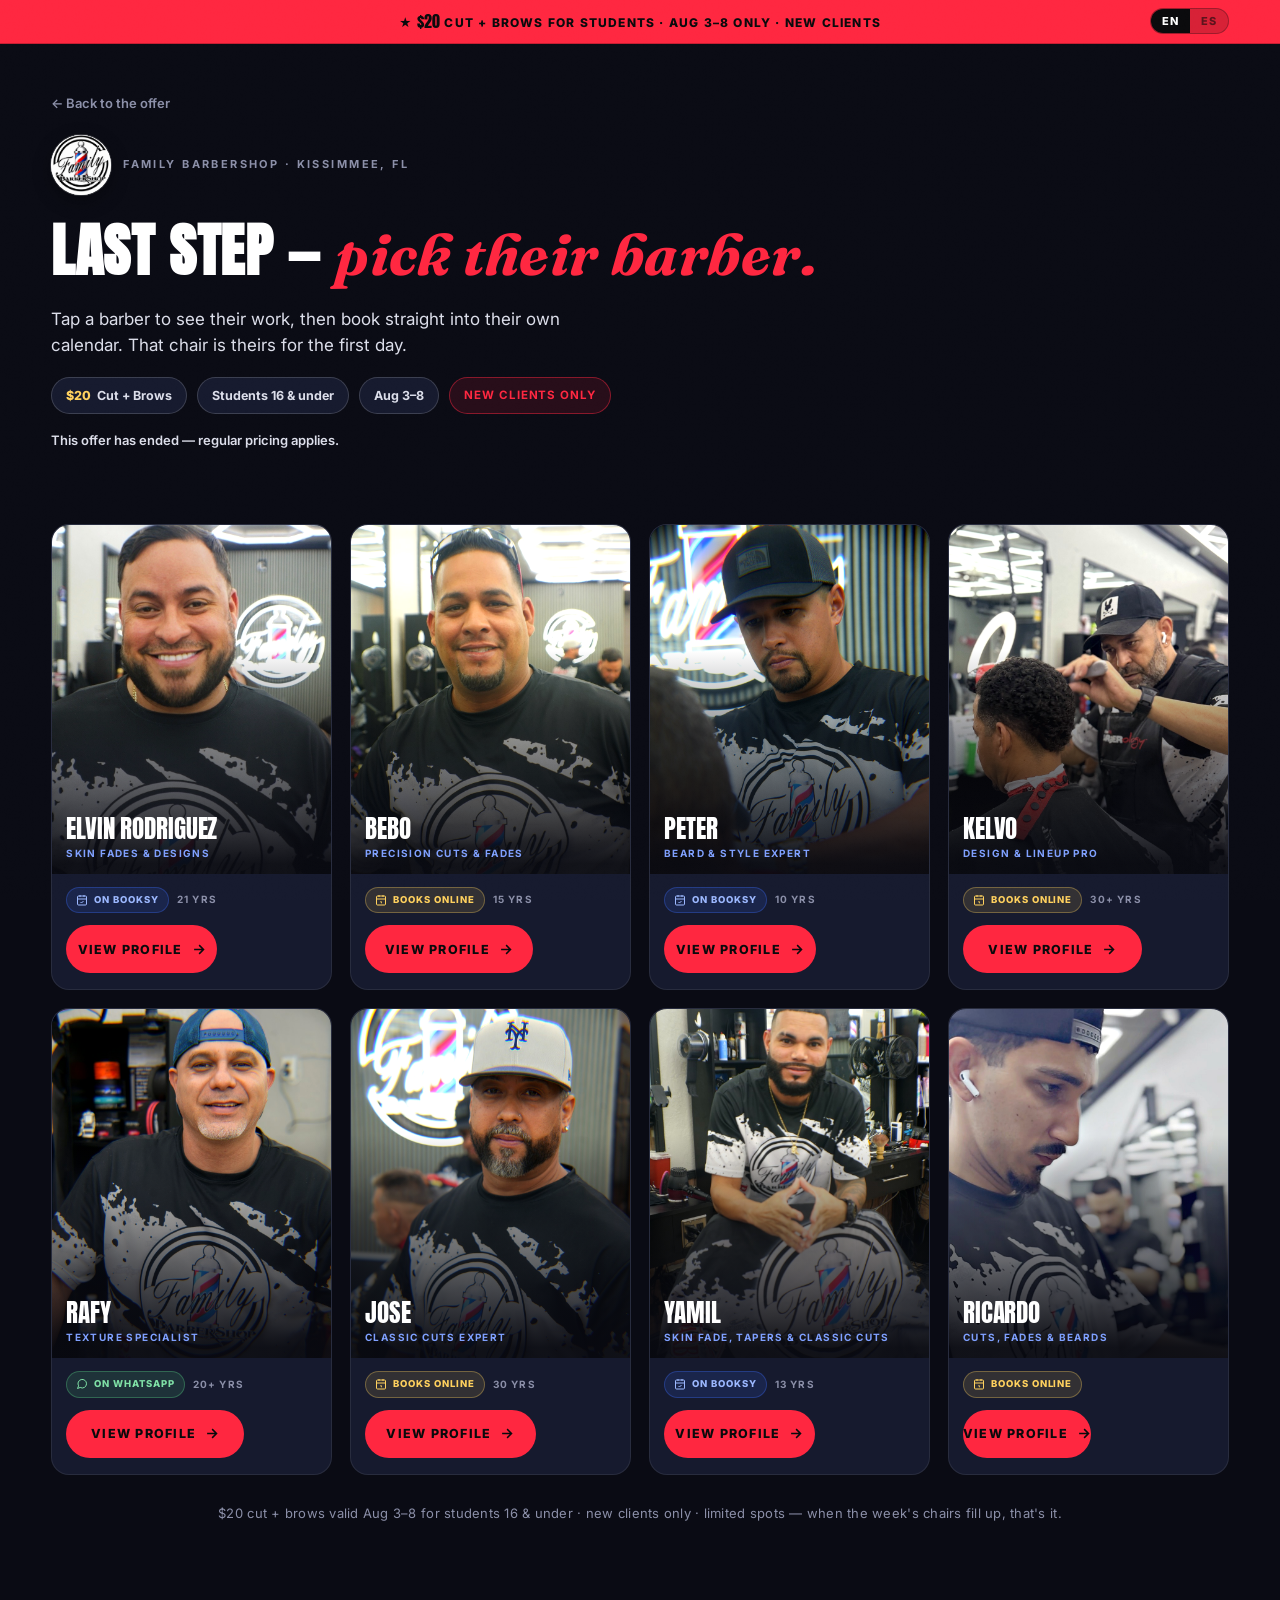
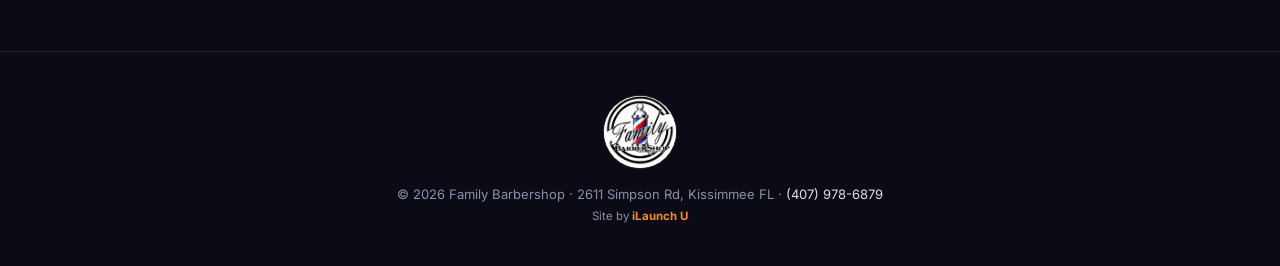
==== back-to-school-book.html @ ac6adb9e "feat(bts): two-step funnel — page 1 sells the looks, page 2 books the barber - /back-to-school: kids" ====
<!DOCTYPE html>
<html lang="en">
<head>
<meta charset="UTF-8" />
<meta name="viewport" content="width=device-width, initial-scale=1.0" />
<!-- Meta Pixel Code (init only — PageView is fired with a shared event_id from back-to-school-book.js for browser+CAPI de-dup) -->
<script>
!function(f,b,e,v,n,t,s)
{if(f.fbq)return;n=f.fbq=function(){n.callMethod?
n.callMethod.apply(n,arguments):n.queue.push(arguments)};
if(!f._fbq)f._fbq=n;n.push=n;n.loaded=!0;n.version='2.0';
n.queue=[];t=b.createElement(e);t.async=!0;
t.src=v;s=b.getElementsByTagName(e)[0];
s.parentNode.insertBefore(t,s)}(window, document,'script',
'https://connect.facebook.net/en_US/fbevents.js');
fbq('init', '1699302127751630');
</script>
<noscript><img height="1" width="1" style="display:none"
src="https://www.facebook.com/tr?id=1699302127751630&ev=PageView&noscript=1"
/></noscript>
<!-- End Meta Pixel Code -->
<title>Pick Their Barber — $20 Back-to-School Cut · Family Barbershop Kissimmee</title>
<meta name="description" content="Last step: pick their barber and lock in the $20 back-to-school cut + brows, Aug 3–8 at Family Barbershop, Kissimmee FL. Books straight into your barber's own calendar." />
<meta name="theme-color" content="#0A0B14" />
<meta name="robots" content="noindex" />
<meta property="og:title" content="Pick Their Barber · $20 Back-to-School Cut · Family Barbershop" />
<meta property="og:type" content="website" />
<meta property="og:image" content="https://www.familybarbershopfl.com/img/bts/site_hero_kid.jpg" />
<link rel="preconnect" href="https://fonts.googleapis.com" />
<link rel="preconnect" href="https://fonts.gstatic.com" crossorigin />
<link href="https://fonts.googleapis.com/css2?family=Anton&family=Fraunces:ital,wght@0,400..700;1,400..700&family=Inter:wght@300;400;500;600;700&display=swap" rel="stylesheet" />
<link rel="stylesheet" href="styles.css?v=23" />
<link rel="stylesheet" href="offer.css?v=3" />
<link rel="stylesheet" href="bts-lp.css?v=2" />
<link rel="icon" type="image/png" href="img/logo.png" />
</head>
<body>

<!-- ATTENTION BAR -->
<div class="lp-bar">
  <div class="lp-bar-inner">
    <span class="lp-bar-text" data-i18n="bar">★ <strong>$20</strong> cut + brows for students · Aug 3–8 only · new clients</span>
    <div class="lp-lang" role="group" aria-label="Language">
      <button type="button" data-lang="en" class="is-on">EN</button>
      <button type="button" data-lang="es">ES</button>
    </div>
  </div>
</div>

<!-- MINI HERO -->
<section class="lp-sec bts-book-hero" id="top">
  <div class="container">
    <a href="/back-to-school" class="bts-back" data-i18n="back">← Back to the offer</a>
    <div class="lp-logo">
      <img src="img/logo.png" alt="Family Barbershop" />
      <span data-i18n="logo.tag">Family Barbershop · Kissimmee, FL</span>
    </div>
    <h1 class="bts-book-h1" data-i18n="h1">Last step — <em>pick their barber.</em></h1>
    <p class="lp-sub" data-i18n="sub">Tap a barber to see their work, then book straight into their own calendar. That chair is theirs for the first day.</p>
    <div class="bts-book-recap">
      <span class="bts-recap-pill"><strong>$20</strong> <span data-i18n="recap.deal">Cut + Brows</span></span>
      <span class="bts-recap-pill" data-i18n="recap.who">Students 16 &amp; under</span>
      <span class="bts-recap-pill" data-i18n="recap.when">Aug 3–8</span>
      <span class="bts-recap-pill bts-recap-hot" data-i18n="recap.new">New clients only</span>
    </div>
    <p class="bts-lp-count bts-book-count" data-bts-countdown aria-live="polite"></p>
  </div>
</section>

<!-- PICK YOUR BARBER -->
<section class="lp-sec lp-barbers lp-anchor" id="barbers">
  <div class="container">
    <div class="lp-barbers-grid" id="lpBarbersGrid"></div>
    <p class="lp-barbers-note" data-i18n="barbers.note">$20 cut + brows valid Aug 3–8 for students 16 &amp; under · new clients only · limited spots — when the week's chairs fill up, that's it.</p>
  </div>
</section>

<!-- FOOTER -->
<footer class="lp-footer">
  <img src="img/logo.png" alt="Family Barbershop" />
  <p>© 2026 Family Barbershop · 2611 Simpson Rd, Kissimmee FL · <a href="tel:+14079786879" style="color:var(--text-2)">(407) 978-6879</a></p>
  <p class="lp-foot-tiny">Site by <strong>iLaunch U</strong></p>
</footer>

<!-- BOOKING MODAL (for barbers who book on their in-shop GHL calendar) -->
<div class="modal" id="bookModal" aria-hidden="true">
  <div class="modal-backdrop" data-close></div>
  <div class="modal-panel" role="dialog" aria-modal="true" aria-labelledby="bookTitle">
    <button class="modal-close" data-close aria-label="Close">×</button>
    <div class="modal-head">
      <div class="m-avatar" id="mAvatar" aria-hidden="true"></div>
      <div>
        <span class="eyebrow"><span class="dot"></span> <span data-i18n="modal.book">Book With</span></span>
        <h3 id="bookTitle">Barber</h3>
        <p id="mSpec" class="m-spec"></p>
      </div>
    </div>
    <div class="book-embed" id="bookEmbed" aria-live="polite"></div>
    <a class="book-newtab" id="bookNewTab" target="_blank" rel="noopener" data-i18n="modal.newtab">Trouble loading? Open booking in a new tab →</a>
  </div>
</div>

<!-- BARBER PROFILE MODAL (photos + work gallery, then Book) -->
<div class="modal" id="profileModal" aria-hidden="true">
  <div class="modal-backdrop" data-profile-close></div>
  <div class="modal-panel profile-panel" role="dialog" aria-modal="true" aria-label="Barber profile">
    <button class="modal-close" data-profile-close aria-label="Close">×</button>
    <div class="profile-scroll" id="profileBody"></div>
  </div>
</div>

<!-- LIGHTBOX (full-screen work photos — swipe / pinch / zoom) -->
<div class="lightbox" id="lightbox" aria-hidden="true" role="dialog" aria-label="Photo viewer">
  <button class="lb-close" data-lb-close aria-label="Close">&times;</button>
  <button class="lb-nav lb-prev" data-lb-prev aria-label="Previous photo">&lsaquo;</button>
  <button class="lb-nav lb-next" data-lb-next aria-label="Next photo">&rsaquo;</button>
  <div class="lb-stage" id="lbStage">
    <img class="lb-img" id="lbImg" alt="" draggable="false"/>
  </div>
  <div class="lb-counter" id="lbCounter" aria-live="polite"></div>
  <div class="lb-hint" aria-hidden="true">Scroll / pinch to zoom · &larr; &rarr; to navigate</div>
</div>

<script src="https://api.leadconnectorhq.com/js/form_embed.js" type="text/javascript"></script>
<script src="barbers-data.js?v=13"></script>
<script src="back-to-school-book.js?v=1"></script>
</body>
</html>
---- styles.css ----
/* ============ FAMILY BARBERSHOP — v4 BOLD/DARK ============ */

:root{
  --bg:         #0A0B14;
  --bg-2:       #0F1120;
  --surface:    #161A2E;
  --surface-2:  #1E2340;
  --line:       rgba(255,255,255,.08);
  --line-2:     rgba(255,255,255,.16);

  --text:       #FFFFFF;
  --text-2:     #DCDEEA;
  --muted:      #8B8FA8;
  --muted-2:    #5A5E78;

  --red:        #FF2740;
  --red-2:      #E5142B;
  --red-glow:   rgba(255,39,64,.50);

  --blue:       #3D6EFF;
  --blue-2:     #1F4FFF;
  --blue-glow:  rgba(61,110,255,.45);

  --white:      #FFFFFF;
  --gold:       #FFD15E;
  --good:       #5EE08A;

  --radius:     4px;
  --radius-lg:  18px;

  --ff-display: "Anton", "Bebas Neue", Impact, sans-serif;
  --ff-serif:   "Fraunces", "Playfair Display", Georgia, serif;
  --ff-body:    "Inter", -apple-system, BlinkMacSystemFont, "Segoe UI", Roboto, sans-serif;

  --container:  1440px;
  --pad-x:      clamp(20px, 4vw, 64px);
  --ease:       cubic-bezier(.2,.7,.2,1);
}

*{box-sizing:border-box}
html{scroll-behavior:smooth;background:var(--bg)}
body{
  margin:0;
  font-family:var(--ff-body);
  font-size:16px;
  line-height:1.55;
  color:var(--text);
  background:var(--bg);
  -webkit-font-smoothing:antialiased;
  -moz-osx-font-smoothing:grayscale;
  overflow-x:hidden;
}
/* Global noise grain */
body::before{
  content:"";
  position:fixed;inset:0;
  pointer-events:none;
  z-index:1000;
  opacity:.06;
  background-image:url("data:image/svg+xml;utf8,<svg xmlns='http://www.w3.org/2000/svg' width='220' height='220'><filter id='n'><feTurbulence baseFrequency='.85' numOctaves='2' stitchTiles='stitch'/><feColorMatrix values='0 0 0 0 1 0 0 0 0 1 0 0 0 0 1 0 0 0 .6 0'/></filter><rect width='100%25' height='100%25' filter='url(%23n)'/></svg>");
  mix-blend-mode:overlay;
}
img{display:block;max-width:100%;height:auto}
a{color:inherit;text-decoration:none}
button{font-family:inherit;cursor:pointer}
::selection{background:var(--red);color:#0A0A0C}

.container{
  max-width:var(--container);
  margin:0 auto;
  padding:0 var(--pad-x);
}

/* ============ TYPE ============ */
.display{
  font-family:var(--ff-display);
  font-weight:400;
  font-size:clamp(72px, 13vw, 220px);
  line-height:.85;
  letter-spacing:-0.02em;
  text-transform:uppercase;
  margin:0;
  color:var(--text);
}
.display em{
  font-family:var(--ff-serif);
  font-style:italic;
  font-weight:500;
  text-transform:none;
  color:var(--red);
  letter-spacing:-0.04em;
  font-size:.94em;
  display:inline-block;
  line-height:.9;
}
.display em.no-color{color:var(--text)}
h2{
  font-family:var(--ff-display);
  font-weight:400;
  font-size:clamp(48px, 7vw, 120px);
  line-height:.9;
  letter-spacing:-0.018em;
  text-transform:uppercase;
  margin:0;
  color:var(--text);
}
h2 em{
  font-family:var(--ff-serif);
  font-style:italic;
  font-weight:500;
  color:var(--red);
  text-transform:none;
  letter-spacing:-0.03em;
  font-size:.92em;
}
h3{
  font-family:var(--ff-display);
  font-weight:400;
  font-size:32px;
  line-height:.95;
  letter-spacing:-0.005em;
  text-transform:uppercase;
  margin:0;
  color:var(--text);
}
.eyebrow{
  display:inline-flex;
  align-items:center;
  gap:10px;
  font-family:var(--ff-body);
  font-weight:600;
  font-size:11.5px;
  text-transform:uppercase;
  letter-spacing:0.24em;
  color:var(--red);
}
.eyebrow .dot{
  width:7px;height:7px;border-radius:50%;
  background:var(--red);
  box-shadow:0 0 14px var(--red-glow);
}
.lead{
  font-size:18px;
  line-height:1.5;
  color:var(--text-2);
  max-width:48ch;
  margin:28px 0 0;
}
.sub{
  font-size:17px;
  color:var(--muted);
  max-width:62ch;
  margin:18px 0 0;
}

/* ============ BUTTONS ============ */
.btn{
  display:inline-flex;
  align-items:center;
  justify-content:center;
  gap:10px;
  height:56px;
  padding:0 28px;
  border-radius:999px;
  font-family:var(--ff-body);
  font-weight:700;
  font-size:13.5px;
  letter-spacing:0.1em;
  text-transform:uppercase;
  border:1px solid transparent;
  transition:transform .25s var(--ease), background .25s var(--ease),
             color .25s var(--ease), border-color .25s var(--ease), box-shadow .25s var(--ease);
  cursor:pointer;
  white-space:nowrap;
  position:relative;
}
.btn-sm{height:42px;padding:0 18px;font-size:11.5px}
.btn-primary{
  background:var(--red);
  color:#0A0A0C;
  border-color:var(--red);
  box-shadow:0 0 0 0 var(--red-glow);
}
.btn-primary:hover{
  background:var(--red-2);
  border-color:var(--red-2);
  box-shadow:0 0 32px var(--red-glow);
  transform:translateY(-2px);
}
.btn-ghost{background:transparent;color:var(--text);border-color:var(--line-2)}
.btn-ghost:hover{border-color:var(--text);background:rgba(255,255,255,.04)}
.btn-block{width:100%}
.btn svg{width:18px;height:18px;flex:none}

/* ============ NAV ============ */
.nav{
  position:fixed;
  top:0;left:0;right:0;
  z-index:50;
  padding:18px 0;
  transition:background .3s var(--ease), border-color .3s var(--ease), padding .3s var(--ease);
  border-bottom:1px solid transparent;
}
.nav.scrolled{
  background:rgba(10,10,12,.78);
  backdrop-filter:saturate(180%) blur(18px);
  -webkit-backdrop-filter:saturate(180%) blur(18px);
  border-bottom-color:var(--line);
  padding:12px 0;
}
.nav-inner{
  max-width:var(--container);
  margin:0 auto;
  padding:0 var(--pad-x);
  display:flex;
  align-items:center;
  justify-content:space-between;
  gap:24px;
}
.brand{display:flex;align-items:center;gap:12px}
.brand-logo{
  display:grid;
  place-items:center;
  flex:none;
  width:58px;
  height:58px;
  border-radius:50%;
  overflow:hidden;
  background:#FFFFFF;
  box-shadow:
    0 0 0 1px rgba(255,255,255,.18),
    0 6px 18px rgba(0,0,0,.35);
  transition:transform .25s var(--ease), width .25s var(--ease), height .25s var(--ease);
}
.brand-logo img{
  width:108%;
  height:108%;
  object-fit:contain;
  display:block;
}
.brand:hover .brand-logo{transform:scale(1.06)}
.nav.scrolled .brand-logo{width:48px;height:48px}
.footer .brand-logo{
  width:88px;height:88px;
  box-shadow:0 0 0 1px rgba(255,255,255,.12), 0 10px 28px rgba(0,0,0,.4);
}
@media(max-width:780px){
  .brand-logo{width:46px;height:46px}
  .nav.scrolled .brand-logo{width:40px;height:40px}
  .footer .brand-logo{width:72px;height:72px}
}
.nav-links{
  display:flex;
  align-items:center;
  gap:32px;
}
.nav-links a{
  font-size:12px;
  font-weight:600;
  text-transform:uppercase;
  letter-spacing:0.16em;
  color:var(--text-2);
  position:relative;
  padding:6px 0;
  transition:color .2s var(--ease);
}
.nav-links a:hover{color:var(--red)}
@media(max-width:780px){.nav-links{display:none}}

/* ============ HERO ============ */
.hero{
  position:relative;
  min-height:100vh;
  display:flex;
  align-items:center;
  padding:140px 0 100px;
  overflow:hidden;
  isolation:isolate;
}
.hero-bg{
  position:absolute;inset:0;
  z-index:-1;
}
.hero-bg::before{
  content:"";
  position:absolute;
  width:60vw;height:60vw;max-width:900px;max-height:900px;
  left:-12vw;top:-10vw;
  background:radial-gradient(circle, rgba(255,39,64,.18) 0%, rgba(255,39,64,0) 60%);
  filter:blur(60px);
  border-radius:50%;
}
.hero-bg::after{
  content:"";
  position:absolute;
  width:50vw;height:50vw;max-width:700px;max-height:700px;
  right:-10vw;bottom:-10vw;
  background:radial-gradient(circle, rgba(61,110,255,.22) 0%, rgba(61,110,255,0) 60%);
  filter:blur(60px);
  border-radius:50%;
}
.hero-inner{
  display:grid;
  grid-template-columns: 1.15fr 1fr;
  gap:clamp(40px, 6vw, 96px);
  align-items:center;
  width:100%;
  position:relative;
  z-index:1;
}
.hero-copy{position:relative}
.hero-copy .eyebrow{margin-bottom:32px}
.hero-cta{
  display:flex;
  gap:14px;
  margin-top:44px;
  flex-wrap:wrap;
}
.hero-meta{
  display:grid;
  grid-template-columns:repeat(3, auto);
  gap:0;
  margin-top:48px;
  padding-top:28px;
  border-top:1px solid var(--line);
  max-width:540px;
}
.hero-meta-item{
  padding:0 28px;
  display:flex;
  flex-direction:column;
  gap:6px;
  border-right:1px solid var(--line);
}
.hero-meta-item:first-child{padding-left:0}
.hero-meta-item:last-child{padding-right:0;border-right:none}
.hero-meta-item strong{
  font-family:var(--ff-display);
  font-weight:400;
  font-size:38px;
  line-height:.9;
  color:var(--text);
  letter-spacing:-0.01em;
}
.hero-meta-item strong .accent{color:var(--red)}
.hero-meta-item span{
  font-size:10.5px;
  text-transform:uppercase;
  letter-spacing:0.18em;
  color:var(--muted);
  font-weight:600;
}

.hero-visual{
  position:relative;
  aspect-ratio: 4/5;
  width:100%;
  border-radius:var(--radius-lg);
  overflow:hidden;
  background:var(--surface);
  border:1px solid var(--line);
  transform:rotate(1.2deg);
  transition:transform .6s var(--ease);
}
.hero-visual:hover{transform:rotate(0deg) scale(1.01)}
.hero-visual img{
  width:100%;height:100%;
  object-fit:cover;
  filter:contrast(1.08) saturate(.95);
}
.hero-tag{
  position:absolute;
  left:18px;bottom:18px;
  display:inline-flex;
  align-items:center;
  gap:10px;
  padding:10px 16px;
  background:rgba(10,10,12,.78);
  backdrop-filter:blur(10px);
  -webkit-backdrop-filter:blur(10px);
  border:1px solid var(--line-2);
  border-radius:999px;
  font-size:11px;
  font-weight:700;
  letter-spacing:0.16em;
  text-transform:uppercase;
  color:var(--text);
}
.hero-tag .pulse{
  width:8px;height:8px;border-radius:50%;
  background:var(--good);
  box-shadow:0 0 0 0 rgba(111,224,166,.55);
  animation:pulse 2.2s infinite;
}
@keyframes pulse{
  0%{box-shadow:0 0 0 0 rgba(111,224,166,.55)}
  70%{box-shadow:0 0 0 12px rgba(111,224,166,0)}
  100%{box-shadow:0 0 0 0 rgba(111,224,166,0)}
}
.hero-sticker{
  position:absolute;
  top:-22px;right:-22px;
  width:130px;height:130px;
  border-radius:50%;
  background:var(--red);
  color:#0A0A0C;
  display:grid;place-items:center;text-align:center;
  font-family:var(--ff-display);
  font-weight:400;
  font-size:14px;
  text-transform:uppercase;
  letter-spacing:0.04em;
  line-height:1.05;
  transform:rotate(-8deg);
  animation:spin 18s linear infinite;
}
.hero-sticker span{display:block;padding:0 18px}
.hero-sticker strong{
  display:block;
  font-size:32px;
  letter-spacing:-0.02em;
  margin:2px 0;
}
@keyframes spin{from{transform:rotate(-8deg)}to{transform:rotate(352deg)}}

@media(max-width:920px){
  .hero{min-height:auto;padding:120px 0 60px}
  .hero-inner{grid-template-columns:1fr;gap:48px}
  .hero-visual{aspect-ratio:1/1;max-width:560px;margin:0 auto;transform:none}
  .hero-meta{grid-template-columns:repeat(3,1fr);max-width:none}
  .hero-meta-item{padding:0 12px}
  .hero-sticker{width:96px;height:96px;font-size:11px;top:-12px;right:-12px}
  .hero-sticker strong{font-size:22px}
}

/* ============ MARQUEE (barber-pole) ============ */
.marquee{
  background:var(--red);
  color:var(--white);
  padding:16px 0;
  overflow:hidden;
  border-top:1px solid rgba(0,0,0,.18);
  border-bottom:1px solid rgba(0,0,0,.18);
}
.marquee + .marquee{
  background:var(--blue);
}
.marquee + .marquee + .marquee{
  background:var(--white);
  color:var(--bg);
}
.marquee-track{
  display:flex;
  gap:48px;
  white-space:nowrap;
  animation:marquee 32s linear infinite;
  font-family:var(--ff-display);
  font-weight:400;
  font-size:22px;
  text-transform:uppercase;
  letter-spacing:0.02em;
}
.marquee + .marquee .marquee-track{
  animation-direction:reverse;
  animation-duration:38s;
}
.marquee + .marquee + .marquee .marquee-track{
  animation-duration:28s;
}
.marquee-track span{display:inline-flex;align-items:center;gap:48px}
.marquee-track span::after{
  content:"✦";
  font-family:var(--ff-body);
  font-size:18px;
  opacity:.85;
}
@keyframes marquee{
  from{transform:translateX(0)}
  to{transform:translateX(-50%)}
}

/* ============ SECTIONS ============ */
.section{
  padding:clamp(100px, 12vw, 180px) 0;
  position:relative;
}
.section-head{
  display:grid;
  grid-template-columns: 1fr 1fr;
  gap:48px;
  align-items:end;
  margin:0 0 clamp(60px, 7vw, 100px);
}
.section-head h2{margin:14px 0 0}
.section-head .sub{margin:0;color:var(--text-2)}
@media(max-width:780px){.section-head{grid-template-columns:1fr;gap:24px;align-items:start}}

/* ============ SERVICES (price wall) ============ */
.services{background:var(--bg)}
.services-list{
  display:grid;
  grid-template-columns: 1fr 1fr;
  gap:0 64px;
  border-top:1px solid var(--line);
}
.svc{
  display:grid;
  grid-template-columns: 1fr auto;
  align-items:center;
  gap:24px;
  padding:32px 0;
  border-bottom:1px solid var(--line);
  position:relative;
  transition:padding .25s var(--ease);
}
.svc:hover{padding-left:14px}
.svc::before{
  content:"";
  position:absolute;
  left:-14px;top:50%;
  width:6px;height:6px;border-radius:50%;
  background:var(--red);
  opacity:0;transform:translateY(-50%);
  transition:opacity .25s var(--ease);
}
.svc:hover::before{opacity:1}
.svc-name{
  font-family:var(--ff-display);
  font-weight:400;
  font-size:30px;
  letter-spacing:-0.005em;
  text-transform:uppercase;
  color:var(--text);
  line-height:1;
}
.svc-name small{
  display:block;
  font-family:var(--ff-body);
  font-weight:400;
  font-size:13.5px;
  text-transform:none;
  letter-spacing:0;
  color:var(--muted);
  margin-top:8px;
  line-height:1.45;
}
.svc-price{
  font-family:var(--ff-display);
  font-weight:400;
  font-size:42px;
  color:var(--red);
  letter-spacing:-0.01em;
  line-height:1;
}
.svc-from{
  font-family:var(--ff-body);
  font-weight:600;
  font-size:11px;
  text-transform:uppercase;
  letter-spacing:0.14em;
  color:var(--muted);
  vertical-align:middle;
  margin-right:4px;
}
.svc-addons{
  margin-top:36px;
  font-family:var(--ff-body);
  font-size:14px;
  color:var(--muted);
  line-height:1.6;
}
.svc-addons span{
  display:block;
  font-weight:700;
  font-size:10px;
  text-transform:uppercase;
  letter-spacing:0.2em;
  color:var(--red);
  margin-bottom:6px;
}
.svc-tag{
  display:inline-block;
  margin-left:10px;
  font-family:var(--ff-body);
  font-weight:700;
  font-size:9.5px;
  text-transform:uppercase;
  letter-spacing:0.18em;
  padding:4px 8px;
  background:var(--red);
  color:#0A0A0C;
  border-radius:999px;
  vertical-align:middle;
}
@media(max-width:780px){
  .services-list{grid-template-columns:1fr;gap:0}
  .svc-name{font-size:24px}
  .svc-price{font-size:32px}
}

/* ============ BARBERS (bento) ============ */
.barbers{background:var(--bg-2);position:relative}
.barbers-grid{
  display:grid;
  grid-template-columns:repeat(6, 1fr);
  grid-auto-rows: minmax(360px, auto);
  gap:18px;
}
.barber-card{
  background:var(--surface);
  border:1px solid var(--line);
  border-radius:var(--radius-lg);
  overflow:hidden;
  position:relative;
  transition:transform .35s var(--ease), border-color .35s var(--ease), box-shadow .35s var(--ease);
  display:flex;
  flex-direction:column;
  grid-column:span 2;
}
.barber-card:hover{
  transform:translateY(-4px);
  border-color:var(--red);
  box-shadow:
    0 0 0 1px var(--red),
    0 0 60px -10px var(--blue-glow),
    0 30px 80px -20px rgba(255,39,64,.22);
}
/* Standard cards stay uniform; the hero (.featured) spans the full row on its own */
.barber-card{align-self:start}

@media(max-width:1080px){
  .barbers-grid{grid-template-columns:repeat(4, 1fr)}
  .barber-card{grid-column:span 2}
}
@media(max-width:720px){
  .barbers-grid{grid-template-columns:1fr;grid-auto-rows:auto}
  .barber-card{grid-column:span 1}
}

.barber-photo{
  position:relative;
  aspect-ratio:5/4;
  overflow:hidden;
  background:var(--bg);
}
.barber-photo img{
  width:100%;height:100%;
  object-fit:cover;
  filter:grayscale(.85) contrast(1.06);
  transition:filter .5s var(--ease), transform .8s var(--ease);
}
.barber-card:hover .barber-photo img{
  filter:grayscale(0) contrast(1.06);
  transform:scale(1.04);
}
.barber-photo::after{
  content:"";
  position:absolute;inset:0;
  background:linear-gradient(to top, rgba(10,10,12,.85) 0%, rgba(10,10,12,0) 50%);
  pointer-events:none;
}
.status{
  position:absolute;
  top:14px;left:14px;z-index:2;
  display:inline-flex;
  align-items:center;
  gap:8px;
  padding:7px 12px;
  background:rgba(10,10,12,.78);
  backdrop-filter:blur(8px);
  -webkit-backdrop-filter:blur(8px);
  border:1px solid var(--line-2);
  border-radius:999px;
  font-size:10px;
  font-weight:700;
  letter-spacing:0.18em;
  text-transform:uppercase;
  color:var(--text);
}
.status::before{
  content:"";
  width:7px;height:7px;border-radius:50%;
  background:var(--good);
  box-shadow:0 0 8px rgba(111,224,166,.6);
}
.status.busy::before{background:var(--gold);box-shadow:0 0 8px rgba(226,181,72,.6)}

.barber-overlay{
  position:absolute;
  left:18px;right:18px;bottom:16px;z-index:2;
  display:flex;
  align-items:flex-end;
  justify-content:space-between;
  gap:12px;
}
.barber-overlay-name h3{font-size:30px;line-height:.95}
.barber-overlay-meta{
  font-family:var(--ff-body);
  font-size:11px;
  font-weight:700;
  text-transform:uppercase;
  letter-spacing:0.18em;
  color:#7FA0FF;
  margin-top:8px;
}
.barber-rating{
  display:flex;
  align-items:center;
  gap:6px;
  font-family:var(--ff-display);
  font-size:18px;
  color:var(--text);
}
.barber-rating .star{color:var(--gold);font-size:18px}
.barber-rating small{
  display:block;
  font-family:var(--ff-body);
  font-size:10px;
  font-weight:600;
  letter-spacing:0.14em;
  color:var(--muted);
  text-transform:uppercase;
  margin-top:2px;
}

.barber-body{
  padding:24px 24px 24px;
  display:flex;
  flex-direction:column;
  gap:18px;
  flex:1;
}
.barber-bio{
  font-size:14.5px;
  line-height:1.55;
  color:var(--text-2);
  margin:0;
}
.portfolio{
  display:grid;
  grid-template-columns:repeat(4, 1fr);
  gap:6px;
}
.portfolio .shot{
  aspect-ratio:1/1;
  overflow:hidden;
  border-radius:6px;
  background:var(--bg);
}
.portfolio .shot img{
  width:100%;height:100%;object-fit:cover;
  filter:grayscale(.3);
  transition:filter .4s var(--ease), transform .5s var(--ease);
}
.portfolio .shot:hover img{filter:grayscale(0);transform:scale(1.08)}
.barber-foot{
  margin-top:auto;
  display:flex;
  align-items:center;
  justify-content:space-between;
  gap:16px;
}
.barber-price{
  font-family:var(--ff-body);
  font-size:11px;
  font-weight:600;
  letter-spacing:0.16em;
  text-transform:uppercase;
  color:var(--muted);
}
.barber-price strong{
  font-family:var(--ff-display);
  font-weight:400;
  font-size:26px;
  letter-spacing:0;
  color:var(--red);
  margin-left:8px;
  display:inline-block;
  vertical-align:-3px;
}
.barber-book{
  height:46px;
  padding:0 22px;
  background:var(--red);
  color:#0A0A0C;
  border:none;
  border-radius:999px;
  font-family:var(--ff-body);
  font-weight:700;
  font-size:12px;
  letter-spacing:0.12em;
  text-transform:uppercase;
  display:inline-flex;
  align-items:center;
  gap:8px;
  transition:transform .25s var(--ease), box-shadow .25s var(--ease);
}
.barber-book:hover{
  transform:translateY(-2px);
  box-shadow:0 12px 30px -8px var(--red-glow);
}
.barber-book svg{width:15px;height:15px}

/* ============ BARBER CONTACT (phone + IG) ============ */
.barber-contact{
  display:flex;
  flex-wrap:wrap;
  align-items:center;
  gap:8px 16px;
  margin-top:-4px;
}
.barber-phone,
.barber-ig{
  display:inline-flex;
  align-items:center;
  gap:6px;
  font-family:var(--ff-body);
  font-size:12.5px;
  font-weight:600;
  letter-spacing:0.02em;
  line-height:1;
  padding:6px 0;
  transition:color .2s var(--ease), transform .2s var(--ease);
  white-space:nowrap;
}
.barber-phone{color:var(--text-2)}
.barber-phone:hover{color:var(--text)}
.barber-phone svg{
  width:13px;height:13px;
  color:var(--muted);
  transition:color .2s var(--ease);
  flex:none;
}
.barber-phone:hover svg{color:var(--red)}
.barber-ig{color:var(--red)}
.barber-ig:hover{color:var(--red-2);transform:translateY(-1px)}
.barber-ig svg{
  width:14px;height:14px;
  flex:none;
}
/* Featured spotlight: a touch more breathing room and slightly larger type */
.featured-info .barber-contact{
  margin-top:2px;
  gap:10px 22px;
}
.featured-info .barber-phone,
.featured-info .barber-ig{
  font-size:13.5px;
}
.featured-info .barber-phone svg{width:14px;height:14px}
.featured-info .barber-ig svg{width:15px;height:15px}

/* ============ GALLERY ============ */
.gallery{background:var(--bg)}
.gallery-grid{
  display:grid;
  grid-template-columns:repeat(6, 1fr);
  grid-auto-rows:160px;
  gap:10px;
}
.gallery-grid .g{
  overflow:hidden;
  background:var(--surface);
  border:1px solid var(--line);
  border-radius:10px;
  position:relative;
  cursor:pointer;
}
.gallery-grid .g:focus-visible{outline:2px solid var(--red);outline-offset:2px}
.gallery-grid .g::after{
  content:"⤢";
  position:absolute;top:8px;right:11px;
  font-size:15px;line-height:1;color:#fff;
  opacity:0;transform:translateY(-3px);
  text-shadow:0 1px 5px rgba(0,0,0,.65);
  transition:opacity .35s var(--ease),transform .35s var(--ease);
  pointer-events:none;
}
.gallery-grid .g:hover::after,.gallery-grid .g:focus-visible::after{opacity:.92;transform:translateY(0)}
.gallery-grid .g img{
  width:100%;height:100%;
  object-fit:cover;
  filter:grayscale(.6) contrast(1.05);
  transition:filter .5s var(--ease), transform .8s var(--ease);
}
.gallery-grid .g:hover img{filter:grayscale(0);transform:scale(1.06)}
.gallery-grid .g:nth-child(1){grid-column:span 2;grid-row:span 2}
.gallery-grid .g:nth-child(6){grid-column:span 2;grid-row:span 2}
.gallery-grid .g:nth-child(8){grid-column:span 2}
@media(max-width:920px){
  .gallery-grid{grid-template-columns:repeat(3, 1fr);grid-auto-rows:120px}
  .gallery-grid .g:nth-child(n){grid-column:auto;grid-row:auto}
  .gallery-grid .g:nth-child(1){grid-column:span 2;grid-row:span 2}
}

/* ============ TESTIMONIALS ============ */
.testimonials{background:var(--bg-2)}
.tg{
  display:grid;
  grid-template-columns:repeat(3, 1fr);
  gap:18px;
}
@media(max-width:920px){.tg{grid-template-columns:1fr}}
.t-card{
  margin:0;
  background:var(--surface);
  border:1px solid var(--line);
  border-radius:var(--radius-lg);
  padding:36px 32px;
  display:flex;
  flex-direction:column;
  gap:18px;
  position:relative;
  overflow:hidden;
}
.t-card::before{
  content:"\201C";
  position:absolute;
  top:-20px;right:14px;
  font-family:var(--ff-serif);
  font-size:140px;
  line-height:1;
  color:var(--red);
  opacity:.18;
}
.t-card .stars{color:var(--gold);letter-spacing:4px;font-size:15px}
.t-card blockquote{
  margin:0;
  font-family:var(--ff-serif);
  font-weight:500;
  font-style:italic;
  font-size:22px;
  line-height:1.35;
  letter-spacing:-0.01em;
  color:var(--text);
  position:relative;z-index:1;
}
.t-card figcaption{
  font-family:var(--ff-body);
  font-size:11px;
  text-transform:uppercase;
  letter-spacing:0.22em;
  color:var(--muted);
  font-weight:700;
}

/* ============ VISIT ============ */
.visit{background:var(--bg)}
.visit-grid{
  display:grid;
  grid-template-columns:1fr 1.1fr;
  gap:clamp(40px, 6vw, 88px);
  align-items:center;
}
@media(max-width:920px){.visit-grid{grid-template-columns:1fr}}
.visit-info{
  list-style:none;
  padding:0;margin:36px 0 0;
  border-top:1px solid var(--line);
}
.visit-info li{
  display:grid;
  grid-template-columns:130px 1fr;
  align-items:baseline;
  gap:16px;
  padding:22px 0;
  border-bottom:1px solid var(--line);
}
.visit-info strong{
  font-size:11px;
  font-weight:700;
  text-transform:uppercase;
  letter-spacing:0.2em;
  color:var(--muted);
}
.visit-info span{
  font-size:17px;
  color:var(--text);
  line-height:1.5;
}
.visit-info a{color:var(--red);transition:color .2s}
.visit-info a:hover{color:var(--red-2)}
.visit-cta{
  display:flex;
  gap:12px;
  margin-top:36px;
  flex-wrap:wrap;
}
.map-card{
  aspect-ratio: 4/4.6;
  overflow:hidden;
  border:1px solid var(--line);
  border-radius:var(--radius-lg);
  background:var(--surface);
}
.map-card iframe{
  width:100%;height:100%;
  border:0;
  filter:grayscale(1) invert(.92) contrast(.85);
}

/* ============ FOOTER ============ */
.footer{
  background:var(--bg);
  border-top:1px solid var(--line);
  padding:60px 0 32px;
  position:relative;
}
.footer-cap{
  font-family:var(--ff-display);
  font-size:clamp(70px, 14vw, 220px);
  line-height:.85;
  letter-spacing:-0.02em;
  text-transform:uppercase;
  color:transparent;
  -webkit-text-stroke:1.5px var(--line-2);
  text-align:center;
  margin:0 0 48px;
  user-select:none;
}
.footer-cap em{
  font-family:var(--ff-serif);
  font-style:italic;
  font-weight:500;
  color:var(--red);
  -webkit-text-stroke:0;
  text-transform:none;
  letter-spacing:-0.03em;
}
.footer-inner{
  max-width:var(--container);
  margin:0 auto;
  padding:0 var(--pad-x);
  display:flex;
  align-items:center;
  justify-content:space-between;
  gap:24px;
  flex-wrap:wrap;
  border-top:1px solid var(--line);
  padding-top:32px;
}
.footer .brand-text strong{color:var(--text)}
.footer p{margin:0;font-size:13px;color:var(--muted)}
.footer .tiny{font-size:11.5px;letter-spacing:0.06em}
.footer .tiny strong{color:#F58A1F}

/* ============ MODAL ============ */
.modal{
  position:fixed;inset:0;
  z-index:100;
  display:flex;
  align-items:center;
  justify-content:center;
  padding:24px;
  opacity:0;visibility:hidden;
  transition:opacity .25s var(--ease), visibility .25s var(--ease);
}
.modal.open{opacity:1;visibility:visible}
.modal-backdrop{
  position:absolute;inset:0;
  background:rgba(10,10,12,.78);
  backdrop-filter:blur(8px);
  -webkit-backdrop-filter:blur(8px);
}
.modal-panel{
  position:relative;
  background:var(--surface);
  border:1px solid var(--line-2);
  width:100%;max-width:560px;
  max-height:92vh;
  overflow-y:auto;
  padding:36px;
  border-radius:var(--radius-lg);
  box-shadow:0 30px 80px -20px rgba(0,0,0,.6);
  transform:translateY(20px);
  transition:transform .3s var(--ease);
}
.modal.open .modal-panel{transform:translateY(0)}
.modal-close{
  position:absolute;top:18px;right:18px;
  width:36px;height:36px;
  border:1px solid var(--line);
  background:transparent;
  font-size:22px;line-height:1;
  color:var(--text-2);
  border-radius:50%;
  transition:background .2s, color .2s, border-color .2s;
}
.modal-close:hover{background:var(--red);color:#0A0A0C;border-color:var(--red)}
.modal-head{
  display:flex;
  align-items:center;
  gap:18px;
  padding-bottom:24px;
  margin-bottom:24px;
  border-bottom:1px solid var(--line);
}
.m-avatar{
  width:64px;height:64px;
  border-radius:50%;
  background-size:cover;background-position:center;
  flex:none;
  background-color:var(--bg);
  border:1px solid var(--line-2);
}
.modal-head h3{font-size:24px;margin-top:6px}
.m-spec{
  margin:6px 0 0;
  font-size:11px;
  text-transform:uppercase;
  letter-spacing:0.2em;
  color:var(--muted);
  font-weight:600;
}

/* ============ FORM ============ */
.booking-form{
  display:flex;
  flex-direction:column;
  gap:16px;
}
.booking-form.hide{display:none}
.booking-form label{
  display:flex;
  flex-direction:column;
  gap:6px;
  font-size:10.5px;
  font-weight:700;
  text-transform:uppercase;
  letter-spacing:0.2em;
  color:var(--muted);
}
.booking-form input,
.booking-form select,
.booking-form textarea{
  font-family:var(--ff-body);
  font-size:15px;
  font-weight:400;
  color:var(--text);
  text-transform:none;
  letter-spacing:0;
  background:var(--bg);
  border:1px solid var(--line);
  padding:13px 14px;
  border-radius:10px;
  outline:none;
  transition:border-color .2s, background .2s;
}
.booking-form input::placeholder,
.booking-form textarea::placeholder{color:var(--muted-2)}
.booking-form input:focus,
.booking-form select:focus,
.booking-form textarea:focus{
  border-color:var(--red);
  box-shadow:0 0 0 3px rgba(255,39,64,.18);
}
.booking-form textarea{resize:vertical;min-height:60px;font-family:var(--ff-body)}
.row-2{
  display:grid;
  grid-template-columns:1fr 1fr;
  gap:12px;
}
.tiny{font-size:11.5px;color:var(--muted);margin:0}
.tiny.center{text-align:center}

.booking-success{display:none;text-align:center;padding:24px 0}
.booking-success.show{display:block}
.booking-success .ok{
  width:64px;height:64px;border-radius:50%;
  background:var(--red);color:#0A0A0C;
  margin:0 auto 18px;
  display:grid;place-items:center;
  font-size:32px;font-weight:700;
  box-shadow:0 0 32px var(--red-glow);
}
.booking-success h3{font-size:30px;margin-bottom:12px}
.booking-success p{color:var(--text-2);font-size:15px;margin:0 0 24px}

/* ============ LIVE GHL BOOKING EMBED ============ */
#bookModal .modal-panel{max-width:640px}
.book-embed{
  height:min(640px, 72vh);
  border-radius:14px;
  overflow-y:auto;
  -webkit-overflow-scrolling:touch;
  background:#fff;
}
.ghl-book-frame{
  width:100%;
  height:100%;
  min-height:100%;
  border:none;
  display:block;
  background:#fff;
}
.book-newtab{
  display:block;
  text-align:center;
  margin-top:16px;
  font-size:12px;
  letter-spacing:.04em;
  color:var(--muted);
  text-decoration:underline;
  text-underline-offset:3px;
}
.book-newtab:hover{color:var(--red)}
@media(max-width:720px){
  #bookModal .modal-panel{padding:20px; max-height:94vh}
  .book-embed{height:74vh}
}

/* ============ FEATURED BARBER (dark v4 spotlight) ============ */
.barber-card.featured{
  grid-column:1/-1 !important;
  display:flex;flex-direction:column;
  background:
    radial-gradient(ellipse at 0% 0%, rgba(61,110,255,.10), transparent 55%),
    radial-gradient(ellipse at 100% 100%, rgba(255,39,64,.08), transparent 55%),
    linear-gradient(180deg, var(--surface) 0%, var(--bg-2) 100%);
  border:1px solid var(--line-2);
  border-radius:var(--radius-lg);
  overflow:hidden;
  position:relative;
  padding:0;
}
.barber-card.featured::before{
  content:"";position:absolute;left:0;top:0;bottom:0;width:4px;
  background:linear-gradient(180deg,var(--red),var(--blue));
  z-index:3;
}
.barber-card.featured:hover{
  transform:translateY(-4px);
  border-color:var(--red);
  box-shadow:
    0 0 0 1px var(--red),
    0 0 80px -10px var(--red-glow),
    0 40px 100px -20px rgba(255,39,64,.30);
}
.barber-card.featured:hover .featured-photo img{transform:scale(1.03);filter:contrast(1.08)}

.featured-ribbon{
  position:absolute;top:18px;right:18px;z-index:5;
  background:var(--bg);
  color:var(--text);
  font-family:var(--ff-body);
  font-size:10px;font-weight:700;letter-spacing:.2em;text-transform:uppercase;
  padding:8px 14px;border-radius:999px;
  display:inline-flex;align-items:center;gap:7px;
  border:1px solid var(--line-2);
  box-shadow:0 8px 24px rgba(0,0,0,.35);
}
.featured-ribbon svg{color:var(--gold)}

.featured-top{
  display:grid;grid-template-columns:minmax(320px, 480px) 1fr;
  gap:0;align-items:stretch;
}
.featured-photo{
  position:relative;
  background:var(--bg);
  min-height:520px;
  overflow:hidden;
}
.featured-photo img{
  width:100%;height:100%;
  object-fit:cover;object-position:center 20%;
  display:block;
  filter:contrast(1.05);
  transition:filter .6s var(--ease), transform .8s var(--ease);
}
.featured-photo::after{
  content:"";position:absolute;inset:0;
  background:linear-gradient(180deg, transparent 55%, rgba(10,11,20,.55));
  pointer-events:none;
}
.featured-photo .status{top:18px;left:18px}

.featured-info{
  padding:44px 48px;
  display:flex;flex-direction:column;gap:16px;
  justify-content:center;
}
.featured-eyebrow{
  display:inline-flex;align-items:center;gap:10px;
  font-family:var(--ff-body);
  font-size:11px;font-weight:700;letter-spacing:.22em;text-transform:uppercase;
  color:var(--red);
  padding:8px 14px;
  background:rgba(255,39,64,.10);
  border:1px solid rgba(255,39,64,.30);
  border-radius:999px;
  width:fit-content;
}
.featured-eyebrow .dot{
  width:6px;height:6px;border-radius:50%;
  background:var(--red);
  box-shadow:0 0 8px var(--red-glow);
}
.featured-name{
  font-family:var(--ff-display);
  font-weight:400;
  font-size:clamp(52px, 6vw, 84px);
  line-height:.88;
  letter-spacing:-.02em;
  text-transform:uppercase;
  color:var(--text);
  margin:0;
}
.featured-specialty{
  font-family:var(--ff-body);
  font-size:12px;font-weight:700;letter-spacing:.24em;text-transform:uppercase;
  color:#7FA0FF;
}
.featured-stats{
  display:flex;align-items:center;gap:18px;flex-wrap:wrap;
  padding:18px 0;
  border-top:1px solid var(--line);
  border-bottom:1px solid var(--line);
  margin-top:4px;
}
.featured-stat{
  display:inline-flex;align-items:baseline;gap:8px;
  font-family:var(--ff-body);font-size:12px;color:var(--muted);
  letter-spacing:.14em;text-transform:uppercase;font-weight:600;
}
.featured-stat .star{color:var(--gold);font-size:18px;line-height:1}
.featured-stat strong{
  font-family:var(--ff-display);font-weight:400;
  font-size:28px;letter-spacing:0;color:var(--text);
  margin:0 4px;text-transform:none;
}
.featured-stat-price strong{color:var(--red)}
.featured-stat small{color:var(--muted-2);font-size:11px;letter-spacing:.16em}
.featured-sep{color:var(--line-2);font-weight:900}

.featured-bio{
  font-family:var(--ff-body);
  font-size:16px;line-height:1.65;color:var(--text-2);
  max-width:62ch;margin:0;
}
.featured-tags{display:flex;flex-wrap:wrap;gap:8px;margin-top:4px}
.featured-tags span{
  display:inline-flex;align-items:center;
  padding:6px 12px;
  border-radius:999px;
  background:rgba(61,110,255,.12);
  border:1px solid rgba(61,110,255,.30);
  color:#9CB8FF;
  font-family:var(--ff-body);
  font-size:11px;font-weight:700;letter-spacing:.14em;text-transform:uppercase;
}
.featured-book{margin-top:10px;align-self:flex-start;padding:0 28px;height:52px;font-size:13px}

.featured-gallery-head{
  display:flex;justify-content:space-between;align-items:baseline;
  padding:22px 48px 14px;
  border-top:1px solid var(--line);
}
.featured-gallery-head h4{
  font-family:var(--ff-display);font-weight:400;
  font-size:32px;letter-spacing:-.01em;text-transform:uppercase;
  color:var(--text);margin:0;
}
.featured-gallery-head span{
  font-family:var(--ff-body);font-size:11px;letter-spacing:.22em;text-transform:uppercase;
  color:var(--muted);font-weight:700;
}
.featured-gallery{
  display:grid;grid-template-columns:repeat(4,1fr);gap:8px;
  padding:0 48px 48px;
}
.fg-shot{
  aspect-ratio:1/1;
  overflow:hidden;
  border-radius:8px;
  background:var(--bg);
  position:relative;
  border:1px solid var(--line);
  transition:transform .3s var(--ease), border-color .3s var(--ease), box-shadow .3s var(--ease);
}
.fg-shot::after{
  content:"";position:absolute;inset:0;
  background:linear-gradient(180deg, transparent 65%, rgba(10,11,20,.45));
  opacity:0;transition:opacity .3s var(--ease);
  pointer-events:none;
}
.fg-shot:hover{
  transform:translateY(-3px);
  border-color:var(--red);
  box-shadow:0 14px 30px -8px rgba(255,39,64,.30);
  z-index:2;
}
.fg-shot:hover::after{opacity:1}
.fg-shot img{
  width:100%;height:100%;object-fit:cover;
  filter:grayscale(.35);
  transition:filter .4s var(--ease), transform .6s var(--ease);
}
.fg-shot:hover img{filter:grayscale(0);transform:scale(1.07)}

@media(max-width:1080px){
  .featured-name{font-size:clamp(44px, 7vw, 64px)}
  .featured-info{padding:36px 40px}
  .featured-gallery-head{padding:18px 40px 10px}
  .featured-gallery{padding:0 40px 36px}
}
@media(max-width:720px){
  .featured-top{grid-template-columns:1fr}
  .featured-photo{min-height:420px;aspect-ratio:4/5}
  .featured-info{padding:28px 24px;gap:14px}
  .featured-gallery-head{padding:16px 24px 10px}
  .featured-gallery-head h4{font-size:24px}
  .featured-gallery{padding:0 24px 26px;grid-template-columns:repeat(2,1fr);gap:6px}
  .featured-book{width:100%;justify-content:center}
}

/* ============ LIGHTBOX ============ */
.fg-shot img{cursor:zoom-in}
.lightbox{
  position:fixed; inset:0; z-index:1000;
  background:rgba(6,6,10,.94);
  backdrop-filter:blur(10px);
  -webkit-backdrop-filter:blur(10px);
  display:none;
  align-items:center; justify-content:center;
  opacity:0;
  transition:opacity .22s ease;
}
.lightbox.open{display:flex;opacity:1}
.lb-stage{
  position:absolute; inset:0;
  display:flex; align-items:center; justify-content:center;
  overflow:hidden;
  touch-action:none;
}
.lb-img{
  max-width:92vw; max-height:88vh;
  object-fit:contain;
  user-select:none;
  -webkit-user-drag:none;
  cursor:grab;
  transform-origin:center center;
  will-change:transform;
  box-shadow:0 30px 80px -20px rgba(0,0,0,.6);
  border-radius:6px;
}
.lb-img:active{cursor:grabbing}
.lb-close, .lb-nav{
  position:absolute; z-index:2;
  background:rgba(255,255,255,.08);
  border:1px solid rgba(255,255,255,.18);
  color:#fff;
  border-radius:50%;
  width:50px; height:50px;
  display:flex; align-items:center; justify-content:center;
  font-size:30px; font-weight:300; line-height:1;
  cursor:pointer;
  backdrop-filter:blur(8px);
  -webkit-backdrop-filter:blur(8px);
  transition:background .2s ease, transform .2s ease, border-color .2s ease;
  font-family:var(--ff-body, system-ui, sans-serif);
}
.lb-close{top:20px; right:20px; font-size:34px}
.lb-prev{left:20px; top:50%; transform:translateY(-50%)}
.lb-next{right:20px; top:50%; transform:translateY(-50%)}
.lb-close:hover, .lb-nav:hover{background:rgba(255,255,255,.18); border-color:rgba(255,255,255,.3)}
.lb-prev:hover{transform:translateY(-50%) scale(1.06)}
.lb-next:hover{transform:translateY(-50%) scale(1.06)}
.lb-counter{
  position:absolute; bottom:22px; left:50%; transform:translateX(-50%);
  color:rgba(255,255,255,.78);
  font-size:12px; letter-spacing:.18em; font-weight:600;
  font-family:var(--ff-body, system-ui, sans-serif);
  background:rgba(6,6,10,.6);
  padding:9px 18px; border-radius:999px;
  border:1px solid rgba(255,255,255,.1);
  text-transform:uppercase;
}
.lb-hint{
  position:absolute; top:22px; left:50%; transform:translateX(-50%);
  color:rgba(255,255,255,.55);
  font-size:11px; letter-spacing:.14em; font-weight:500;
  font-family:var(--ff-body, system-ui, sans-serif);
  text-transform:uppercase;
  pointer-events:none;
}
@media (max-width: 720px){
  .lb-close{top:12px; right:12px; width:44px; height:44px; font-size:28px}
  .lb-prev{left:10px; width:44px; height:44px; font-size:26px}
  .lb-next{right:10px; width:44px; height:44px; font-size:26px}
  .lb-img{max-width:96vw; max-height:76vh}
  .lb-hint{display:none}
  .lb-counter{bottom:16px; font-size:11px}
}

/* ============ ACCESSIBILITY ============ */
:focus-visible{outline:2px solid var(--blue);outline-offset:3px;border-radius:4px}
@media (prefers-reduced-motion: reduce){
  *{animation:none !important;transition:none !important}
  .hero-sticker{animation:none !important;transform:rotate(-8deg) !important}
  .marquee-track{animation:none !important}
}

/* ============ BARBER TILES + PROFILE MODAL (tap-to-open) ============ */
.barbers-grid{
  grid-template-columns:repeat(4, 1fr);
  grid-auto-rows:auto;
  gap:18px;
}
@media(max-width:1080px){ .barbers-grid{grid-template-columns:repeat(3,1fr)} }
@media(max-width:680px){ .barbers-grid{grid-template-columns:repeat(2,1fr); gap:12px} }

.b-tile{
  appearance:none; -webkit-appearance:none;
  font:inherit; color:inherit; text-align:left; margin:0; padding:0;
  cursor:pointer; display:block; width:100%;
  position:relative;
  background:var(--surface);
  border:1px solid var(--line);
  border-radius:var(--radius-lg);
  overflow:hidden;
  transition:transform .35s var(--ease), border-color .35s var(--ease), box-shadow .35s var(--ease);
}
.b-tile:hover, .b-tile:focus-visible{
  transform:translateY(-4px);
  border-color:var(--red);
  box-shadow:0 0 0 1px var(--red), 0 0 50px -14px var(--blue-glow), 0 28px 70px -24px rgba(255,39,64,.28);
  outline:none;
}
.b-tile-photo{ position:relative; aspect-ratio:4/5; overflow:hidden; background:var(--bg); }
.b-tile-photo img{
  width:100%; height:100%;
  object-fit:cover; object-position:center 16%;
  filter:saturate(1.03) contrast(1.03);
  transition:transform .8s var(--ease);
}
.b-tile:hover .b-tile-photo img{ transform:scale(1.05); }
/* Per-barber focal point so each face/eyes sit clearly in frame */
.b-tile[data-profile="elvin"] .b-tile-photo img{ object-position:center 16%; }
.b-tile[data-profile="bebo"]  .b-tile-photo img{ object-position:center 18%; }
.b-tile[data-profile="peter"] .b-tile-photo img{ object-position:center 18%; }
.b-tile[data-profile="kelvo"] .b-tile-photo img{ object-position:center 20%; }
.b-tile[data-profile="rafy"]  .b-tile-photo img{ object-position:center 15%; }
.b-tile[data-profile="ricardo"] .b-tile-photo img{ object-position:center 14%; }
.b-tile[data-profile="jose"]  .b-tile-photo img{ object-position:center 16%; }
.b-tile[data-profile="yamil"] .b-tile-photo img{ object-position:center 7%; }
.b-tile-photo::after{
  content:""; position:absolute; inset:0; pointer-events:none;
  background:linear-gradient(to top, rgba(8,9,16,.95) 4%, rgba(8,9,16,.5) 42%, rgba(8,9,16,0) 66%);
}
.b-tile-master{
  position:absolute; top:14px; right:14px; z-index:3;
  display:inline-flex; align-items:center; gap:6px;
  padding:6px 10px; border-radius:999px;
  background:rgba(10,10,12,.78); border:1px solid var(--line-2);
  font-family:var(--ff-body);
  font-size:9px; font-weight:800; letter-spacing:.14em; text-transform:uppercase; color:var(--gold);
  backdrop-filter:blur(8px); -webkit-backdrop-filter:blur(8px);
}
.b-tile-master svg{color:var(--gold)}
/* Master-barber credential — sits above the name in the bottom strip so it never covers the face */
.b-tile-cred{
  display:inline-flex; align-items:center; gap:5px;
  margin-bottom:7px; white-space:nowrap;
  font-family:var(--ff-body);
  font-size:8.5px; font-weight:800; letter-spacing:.13em; text-transform:uppercase; color:var(--gold);
  text-shadow:0 1px 6px rgba(0,0,0,.7);
}
.b-tile-cred svg{ flex:none; filter:drop-shadow(0 1px 4px rgba(0,0,0,.6)); }
.b-tile-info{
  position:absolute; left:16px; right:16px; bottom:14px; z-index:2;
  display:flex; align-items:flex-end; justify-content:space-between; gap:10px;
}
.b-tile-id{ display:flex; flex-direction:column; align-items:flex-start; min-width:0; }
/* Status pill moved OFF the photo onto the card body (own row above the CTA) so it never covers the face */
.b-tile-statusbar{ display:flex; padding:11px 14px 0; }
.b-tile-statusbar .status{
  position:static; top:auto; left:auto; z-index:auto;
  margin:0; padding:5px 10px; font-size:8.5px; letter-spacing:.14em;
}
.b-tile-id h3{ font-family:var(--ff-display); font-size:27px; line-height:.92; margin:0; }
.b-tile-spec{
  display:block; margin-top:7px;
  font-family:var(--ff-body);
  font-size:10px; font-weight:700; letter-spacing:.14em; text-transform:uppercase; color:#7FA0FF;
}
.b-tile-rate{
  flex:none; display:inline-flex; align-items:center; gap:5px;
  font-family:var(--ff-display); font-size:16px; color:#fff;
  background:rgba(10,10,12,.55); border:1px solid var(--line-2);
  padding:5px 10px; border-radius:999px;
  backdrop-filter:blur(6px); -webkit-backdrop-filter:blur(6px);
}
.b-tile-rate .star{color:var(--gold)}
.b-tile-cta{
  display:flex; align-items:center; justify-content:center; gap:8px;
  height:46px; margin-top:11px;
  font-family:var(--ff-body); font-size:11px; font-weight:800; letter-spacing:.18em; text-transform:uppercase;
  color:var(--text-2);
  border-top:1px solid var(--line);
  transition:color .25s, background .25s;
}
.b-tile-cta svg{ width:15px; height:15px; transition:transform .3s var(--ease); }
.b-tile:hover .b-tile-cta, .b-tile:focus-visible .b-tile-cta{ color:#fff; background:var(--red); }
.b-tile:hover .b-tile-cta svg{ transform:translateX(4px); }

/* ---- profile modal ---- */
.profile-panel{ max-width:880px; padding:0; overflow:hidden; }
.profile-panel .modal-close{
  background:rgba(10,10,12,.6); color:#fff; border-color:var(--line-2);
  backdrop-filter:blur(6px); -webkit-backdrop-filter:blur(6px); z-index:6;
}
.profile-scroll{ max-height:92vh; overflow-y:auto; }
.bp-top{ display:grid; grid-template-columns:300px 1fr; }
.bp-photo{ position:relative; background:var(--bg); min-height:420px; }
.bp-photo img{ width:100%; height:100%; object-fit:cover; object-position:center 12%; display:block; }
.bp-photo .status{ top:16px; left:16px; }
.bp-info{ padding:34px 34px 28px; display:flex; flex-direction:column; gap:11px; }
.bp-eyebrow{
  display:inline-flex; align-items:center; gap:8px;
  font-size:10.5px; font-weight:700; letter-spacing:.2em; text-transform:uppercase; color:var(--muted);
}
.bp-eyebrow .dot{ width:6px; height:6px; border-radius:50%; background:var(--red); box-shadow:0 0 8px var(--red-glow); }
.bp-name{ font-family:var(--ff-display); font-size:46px; line-height:.9; margin:2px 0 0; }
.bp-spec{ font-family:var(--ff-body); font-size:11px; font-weight:700; letter-spacing:.18em; text-transform:uppercase; color:#7FA0FF; }
.bp-stats{ display:flex; align-items:center; gap:14px; margin-top:4px; }
.bp-stat{ display:flex; align-items:baseline; gap:6px; font-family:var(--ff-display); }
.bp-stat .star{ color:var(--gold); }
.bp-stat strong{ font-size:22px; }
.bp-stat small{ font-family:var(--ff-body); font-size:10px; letter-spacing:.14em; text-transform:uppercase; color:var(--muted); }
.bp-price strong{ color:var(--red); }
.bp-sep{ color:var(--line-2); font-weight:900; }
.bp-bio{ font-size:14.5px; line-height:1.55; color:var(--text-2); margin:6px 0 0; }
.bp-book{ margin-top:10px; align-self:flex-start; padding:0 26px; height:50px; }
.bp-gallery-head{
  display:flex; align-items:center; justify-content:space-between;
  padding:14px 34px; border-top:1px solid var(--line);
}
.bp-gallery-head h4{ font-family:var(--ff-display); font-size:20px; margin:0; }
.bp-gallery-head span{ font-size:10px; letter-spacing:.16em; text-transform:uppercase; color:var(--muted); }
.bp-gallery{ display:grid; grid-template-columns:repeat(4,1fr); gap:6px; padding:0 34px 34px; }
.bp-shot{ aspect-ratio:1/1; overflow:hidden; border-radius:8px; background:var(--bg); cursor:zoom-in; }
.bp-shot img{ width:100%; height:100%; object-fit:cover; filter:saturate(1.02); transition:transform .5s var(--ease); }
.bp-shot:hover img{ transform:scale(1.08); }
@media(max-width:680px){
  .bp-top{ grid-template-columns:1fr; }
  .bp-photo{ min-height:0; aspect-ratio:4/5; }
  .bp-info{ padding:24px 22px; }
  .bp-name{ font-size:38px; }
  .bp-gallery{ grid-template-columns:repeat(3,1fr); padding:0 22px 24px; }
  .bp-gallery-head{ padding:14px 22px; }
}

/* ============ ANCHOR OFFSET (clear the fixed nav) ============ */
section[id]{ scroll-margin-top:96px; }

/* ============ HERO DEAL FLAG ============ */
.hero-deal{
  display:inline-flex;
  align-items:center;
  gap:14px;
  margin-top:28px;
  padding:9px 16px 9px 9px;
  background:linear-gradient(180deg, var(--surface) 0%, var(--bg-2) 100%);
  border:1px solid var(--line-2);
  border-radius:999px;
  width:fit-content;
  max-width:100%;
  transition:border-color .25s var(--ease), transform .25s var(--ease), box-shadow .25s var(--ease);
}
.hero-deal:hover{
  border-color:var(--red);
  transform:translateY(-2px);
  box-shadow:0 14px 36px -16px var(--red-glow);
}
.hero-deal-badge{
  flex:none;
  background:var(--red);
  color:#0A0A0C;
  font-family:var(--ff-body);
  font-weight:800;
  font-size:10.5px;
  letter-spacing:0.16em;
  text-transform:uppercase;
  padding:7px 11px;
  border-radius:999px;
  white-space:nowrap;
}
.hero-deal-text{
  font-family:var(--ff-body);
  font-size:13.5px;
  font-weight:600;
  letter-spacing:0.04em;
  text-transform:uppercase;
  color:var(--text-2);
  white-space:nowrap;
}
.hero-deal-text strong{
  font-family:var(--ff-display);
  font-weight:400;
  color:var(--gold);
  font-size:19px;
  letter-spacing:0;
  margin-right:3px;
  vertical-align:-1px;
}
.hero-deal-arrow{
  flex:none;
  width:16px;height:16px;
  color:var(--muted);
  transition:transform .25s var(--ease), color .25s var(--ease);
}
.hero-deal:hover .hero-deal-arrow{ transform:translateX(3px); color:var(--red); }
@media(max-width:480px){
  .hero-deal{gap:10px;padding:8px 13px 8px 8px}
  .hero-deal-text{font-size:11.5px;white-space:normal}
}

/* ============ OFFER (Tuesday & Wednesday $20 special) ============ */
.offer{
  position:relative;
  background:var(--bg);
  padding:clamp(72px, 9vw, 130px) 0;
  overflow:hidden;
  isolation:isolate;
}
.offer-bg{position:absolute;inset:0;z-index:-1;pointer-events:none}
.offer-bg::before{
  content:"";
  position:absolute;
  width:46vw;height:46vw;max-width:680px;max-height:680px;
  left:-12vw;top:-14vw;
  background:radial-gradient(circle, rgba(255,39,64,.16) 0%, rgba(255,39,64,0) 60%);
  filter:blur(60px);border-radius:50%;
}
.offer-bg::after{
  content:"";
  position:absolute;
  width:44vw;height:44vw;max-width:640px;max-height:640px;
  right:-12vw;bottom:-16vw;
  background:radial-gradient(circle, rgba(61,110,255,.20) 0%, rgba(61,110,255,0) 60%);
  filter:blur(60px);border-radius:50%;
}
.offer-card{
  position:relative;
  display:flex;
  align-items:stretch;
  background:
    radial-gradient(ellipse at 0% 0%, rgba(61,110,255,.10), transparent 55%),
    radial-gradient(ellipse at 100% 100%, rgba(255,39,64,.10), transparent 55%),
    linear-gradient(180deg, var(--surface) 0%, var(--bg-2) 100%);
  border:1px solid var(--line-2);
  border-radius:var(--radius-lg);
  overflow:hidden;
  box-shadow:0 40px 100px -30px rgba(0,0,0,.6);
}
/* Spinning barber-pole stripe on the card edge */
.offer-pole{
  flex:none;
  width:16px;
  background:repeating-linear-gradient(
    -45deg,
    var(--red) 0 14px,
    #ffffff 14px 28px,
    var(--blue) 28px 42px,
    #ffffff 42px 56px
  );
  background-size:auto 56px;
  animation:poleSlide 1.1s linear infinite;
  box-shadow:inset -1px 0 0 rgba(0,0,0,.25);
}
@keyframes poleSlide{ from{background-position-y:0} to{background-position-y:56px} }
.offer-content{
  width:100%;
  padding:clamp(34px, 5vw, 64px);
  display:flex;
  flex-direction:column;
  align-items:flex-start;
  gap:26px;
}
.offer-content .eyebrow{font-size:12.5px}
.offer-deal{
  display:flex;
  align-items:center;
  gap:clamp(18px, 4vw, 52px);
  flex-wrap:wrap;
}
.offer-price{
  font-family:var(--ff-display);
  font-weight:400;
  font-size:clamp(112px, 17vw, 210px);
  line-height:.78;
  color:var(--red);
  letter-spacing:-0.03em;
  text-shadow:0 0 64px var(--red-glow);
}
.offer-title{
  font-family:var(--ff-display);
  font-weight:400;
  font-size:clamp(50px, 7.5vw, 108px);
  line-height:.82;
  letter-spacing:-0.018em;
  text-transform:uppercase;
  color:var(--text);
  margin:0;
}
.offer-incl{
  margin:16px 0 0;
  font-family:var(--ff-body);
  font-size:clamp(14px, 1.6vw, 19px);
  font-weight:600;
  letter-spacing:0.05em;
  text-transform:uppercase;
  color:var(--text-2);
}
.offer-meta{
  display:flex;
  align-items:center;
  gap:18px;
  flex-wrap:wrap;
}
.offer-pill{
  display:inline-flex;
  align-items:center;
  gap:8px;
  background:var(--red);
  color:#0A0A0C;
  font-family:var(--ff-body);
  font-weight:800;
  font-size:13.5px;
  letter-spacing:0.06em;
  text-transform:uppercase;
  padding:12px 22px;
  border-radius:999px;
  box-shadow:0 0 32px -6px var(--red-glow);
}
.offer-pill strong{
  font-family:var(--ff-display);
  font-weight:400;
  font-size:22px;
  letter-spacing:0;
  margin-left:2px;
}
.offer-days{
  font-family:var(--ff-body);
  font-size:11.5px;
  font-weight:700;
  letter-spacing:0.18em;
  text-transform:uppercase;
  color:var(--muted);
}
.offer-cta{
  display:flex;
  gap:14px;
  flex-wrap:wrap;
  margin-top:2px;
}
.offer-fine{
  margin:2px 0 0;
  font-family:var(--ff-body);
  font-size:13px;
  letter-spacing:0.02em;
  color:var(--muted);
}
@media(max-width:720px){
  .offer-pole{width:12px}
  .offer-deal{gap:14px;align-items:flex-start}
  .offer-price{font-size:clamp(92px, 30vw, 150px)}
  .offer-title{font-size:clamp(40px, 13vw, 64px)}
  .offer-incl{margin-top:12px}
  .offer-cta{width:100%}
  .offer-cta .btn{flex:1 1 auto;justify-content:center}
}

/* ============ BACK TO SCHOOL (Aug 3–8 promo — section + opening popup) ============ */

/* Scoped EN/ES toggle. Text lives in <span data-en>/<span data-es> pairs inside
   .bts and .bts-popup only (the rest of the homepage stays EN). The !important
   guards stop element-specific display rules from leaking both languages —
   see the GF Business bilingual-toggle lesson. */
.bts [data-es], .bts-popup [data-es]{ display:none !important; }
html[data-bts-lang="es"] .bts [data-es],
html[data-bts-lang="es"] .bts-popup [data-es]{ display:inline !important; }
html[data-bts-lang="es"] .bts [data-en],
html[data-bts-lang="es"] .bts-popup [data-en]{ display:none !important; }

.bts-lang{
  display:inline-flex; gap:4px; padding:4px;
  background:var(--surface); border:1px solid var(--line); border-radius:999px;
}
.bts-lang button{
  font-family:var(--ff-body); font-size:11px; font-weight:800; letter-spacing:.12em;
  color:var(--muted); background:none; border:0; border-radius:999px;
  padding:6px 14px; cursor:pointer; transition:color .2s, background .2s;
  min-height:28px;
}
.bts-lang button:hover{ color:var(--text-2); }
.bts-lang button.is-on{ background:var(--red); color:#fff; }
.bts-lang button:focus-visible{ outline:2px solid var(--blue); outline-offset:2px; }

/* --- Section --- */
.bts{ position:relative; }
.bts > .container > .bts-lang{ margin-bottom:18px; }
.bts .section-head{ margin-bottom:34px; }

.bts-flyers{
  display:grid; grid-template-columns:repeat(3, 1fr); gap:18px;
}
.bts-flyer{
  position:relative; border-radius:var(--radius-lg); overflow:hidden;
  border:1px solid var(--line-2); background:var(--surface);
  cursor:pointer; transition:border-color .25s, box-shadow .25s;
  aspect-ratio:4/5;
}
.bts-flyer img{ width:100%; height:100%; object-fit:cover; display:block; }
.bts-flyer:hover, .bts-flyer:focus-visible{
  border-color:var(--red); box-shadow:0 12px 40px rgba(255,39,64,.22);
  outline:none;
}

.bts-scarcity{
  display:flex; flex-wrap:wrap; align-items:center; gap:14px;
  margin-top:26px;
}
.bts-pill{
  display:inline-flex; align-items:center; gap:8px;
  padding:9px 16px; border-radius:999px;
  background:rgba(255,39,64,.12); border:1px solid rgba(255,39,64,.45);
  font-family:var(--ff-body); font-size:12px; font-weight:800;
  letter-spacing:.14em; text-transform:uppercase; color:var(--red);
}
.bts-count{
  font-family:var(--ff-body); font-size:13px; font-weight:600; color:var(--text-2);
}
.bts-count strong{ color:var(--gold); font-weight:800; }

.bts-cta{ display:flex; flex-wrap:wrap; gap:14px; margin-top:26px; }
.bts-fine{ margin-top:18px; }

/* --- Opening popup --- */
.bts-popup .modal-backdrop{ backdrop-filter:blur(4px); }
.bts-popup-panel{
  position:relative; z-index:2;
  width:min(880px, calc(100vw - 32px));
  max-height:calc(100dvh - 48px);
  display:grid; grid-template-columns:minmax(0,.9fr) minmax(0,1.1fr);
  background:var(--bg-2); border:1px solid var(--line-2);
  border-radius:var(--radius-lg); overflow:hidden;
  box-shadow:0 40px 120px rgba(0,0,0,.65);
  opacity:0; transform:translateY(18px) scale(.97);
  transition:opacity .3s var(--ease), transform .3s var(--ease);
}
.bts-popup.open .bts-popup-panel{ opacity:1; transform:none; }
.bts-popup .modal-close{ z-index:6; }

.bts-popup-visual{ position:relative; min-height:100%; background:#000; }
.bts-popup-slides{ position:absolute; inset:0; }
.bts-popup-slides img{
  position:absolute; inset:0; width:100%; height:100%; object-fit:cover;
  opacity:0; transition:opacity .6s ease;
}
.bts-popup-slides img.is-on{ opacity:1; }
.bts-popup-dots{
  position:absolute; left:0; right:0; bottom:12px; z-index:3;
  display:flex; justify-content:center; gap:8px;
}
.bts-popup-dots button{
  width:8px; height:8px; border-radius:50%; border:0; padding:0;
  background:rgba(255,255,255,.35); cursor:pointer; transition:background .2s, transform .2s;
}
.bts-popup-dots button.is-on{ background:var(--red); transform:scale(1.3); }

.bts-popup-copy{
  padding:clamp(22px, 4vw, 40px);
  display:flex; flex-direction:column; align-items:flex-start; gap:14px;
}
.bts-lang-popup{ align-self:flex-end; margin-bottom:-6px; }
.bts-popup-title{
  font-family:var(--ff-display); font-size:clamp(26px, 3.4vw, 40px);
  line-height:1.04; text-transform:uppercase; letter-spacing:.01em; color:var(--text);
  margin:0;
}
.bts-popup-title em{ font-family:var(--ff-serif); font-style:italic; color:var(--red); }
.bts-popup-deal{
  display:flex; align-items:center; gap:16px;
  padding:14px 18px; border-radius:var(--radius-lg);
  background:var(--surface); border:1px solid var(--line-2);
}
.bts-popup-price{
  font-family:var(--ff-display); font-size:clamp(40px, 5vw, 56px);
  color:var(--gold); line-height:1;
}
.bts-popup-what{
  font-family:var(--ff-body); font-size:14px; line-height:1.4; color:var(--text-2);
}
.bts-popup-what strong{ color:var(--text); }
.bts-scarcity-popup{ margin-top:0; }
.bts-popup-cta{ width:100%; justify-content:center; }
.bts-popup-fine{
  font-family:var(--ff-body); font-size:11px; letter-spacing:.08em;
  text-transform:uppercase; color:var(--muted); margin:0;
}

@media (max-width: 860px){
  .bts-flyers{ grid-template-columns:1fr; gap:14px; max-width:440px; }
  .bts-popup-panel{
    grid-template-columns:1fr;
    width:min(440px, calc(100vw - 28px));
    overflow-y:auto;
  }
  .bts-popup-visual{ min-height:0; aspect-ratio:4/5; position:relative; }
  .bts-popup-copy{ padding:20px 20px 24px; }
  .bts-lang-popup{ position:absolute; top:12px; left:12px; z-index:5; align-self:auto; margin:0; background:rgba(10,11,20,.8); }
}
@media (prefers-reduced-motion: reduce){
  .bts-popup-panel{ transition:none; }
  .bts-popup-slides img{ transition:none; }
}

/* nav language toggle */
.nav-lang{ flex:none; }
@media (max-width: 480px){
  .nav-lang button{ padding:6px 10px; }
}
---- offer.css ----
/* ============ FAMILY BARBERSHOP — $20 TUE/WED OFFER LANDING PAGE ============
   Loaded AFTER styles.css. Reuses the brand tokens, buttons, .marquee,
   .t-card testimonials, .modal + .book-embed, and .footer from styles.css.
   Everything LP-specific is namespaced .lp-* so it never collides with the
   homepage offer band (.offer-*). */

/* Hide the homepage's global noise grain double-up is fine; we inherit it. */

/* ============ ATTENTION BAR (sticky) ============ */
.lp-bar{
  position:sticky;top:0;z-index:60;
  background:var(--red);
  color:#0A0A0C;
  border-bottom:1px solid rgba(0,0,0,.22);
}
.lp-bar-inner{
  max-width:var(--container);
  margin:0 auto;
  padding:9px var(--pad-x);
  display:flex;align-items:center;justify-content:center;gap:16px;
  position:relative;
}
.lp-bar-text{
  font-family:var(--ff-body);
  font-weight:800;
  font-size:12px;
  letter-spacing:0.1em;
  text-transform:uppercase;
  text-align:center;
}
.lp-bar-text strong{font-family:var(--ff-display);font-weight:400;font-size:16px;letter-spacing:0;vertical-align:-1px}
.lp-lang{
  position:absolute;right:var(--pad-x);top:50%;transform:translateY(-50%);
  display:inline-flex;align-items:center;
  background:rgba(10,10,12,.16);
  border:1px solid rgba(10,10,12,.28);
  border-radius:999px;
  overflow:hidden;
}
.lp-lang button{
  appearance:none;border:none;background:transparent;
  font-family:var(--ff-body);font-weight:800;font-size:11px;letter-spacing:.08em;
  color:rgba(10,10,12,.6);
  padding:5px 11px;cursor:pointer;transition:background .2s,color .2s;
}
.lp-lang button.is-on{background:#0A0A0C;color:#fff}
@media(max-width:600px){
  .lp-bar-inner{justify-content:flex-start}
  .lp-bar-text{font-size:10.5px;letter-spacing:.06em;padding-right:96px;text-align:left}
  .lp-bar-text strong{font-size:14px}
}

/* ============ HERO ============ */
.lp-hero{
  position:relative;
  padding:clamp(40px,6vw,72px) 0 clamp(56px,7vw,90px);
  overflow:hidden;isolation:isolate;
}
.lp-hero-bg{position:absolute;inset:0;z-index:-1;pointer-events:none}
.lp-hero-bg::before{
  content:"";position:absolute;
  width:52vw;height:52vw;max-width:760px;max-height:760px;
  left:-14vw;top:-12vw;
  background:radial-gradient(circle, rgba(255,39,64,.18) 0%, rgba(255,39,64,0) 60%);
  filter:blur(60px);border-radius:50%;
}
.lp-hero-bg::after{
  content:"";position:absolute;
  width:48vw;height:48vw;max-width:680px;max-height:680px;
  right:-14vw;bottom:-16vw;
  background:radial-gradient(circle, rgba(61,110,255,.20) 0%, rgba(61,110,255,0) 60%);
  filter:blur(60px);border-radius:50%;
}
.lp-hero-inner{
  display:grid;grid-template-columns:1.1fr .9fr;
  gap:clamp(32px,5vw,72px);align-items:center;
}
.lp-logo{display:flex;align-items:center;gap:12px;margin-bottom:26px}
.lp-logo img{
  width:60px;height:60px;border-radius:50%;background:#fff;object-fit:contain;
  box-shadow:0 0 0 1px rgba(255,255,255,.18),0 6px 18px rgba(0,0,0,.35);
}
.lp-logo span{
  font-family:var(--ff-body);font-weight:700;font-size:11px;letter-spacing:.22em;
  text-transform:uppercase;color:var(--muted);
}
.lp-hook{
  font-family:var(--ff-serif);font-style:italic;font-weight:500;
  font-size:clamp(20px,2.6vw,28px);line-height:1.1;
  color:var(--gold);margin:0 0 14px;letter-spacing:-.01em;
}
.lp-h1{
  font-family:var(--ff-display);font-weight:400;
  font-size:clamp(74px,11vw,150px);line-height:.82;letter-spacing:-.02em;
  text-transform:uppercase;margin:0;color:var(--text);
}
.lp-h1 .lp-price{color:var(--red);text-shadow:0 0 60px var(--red-glow);display:block}
.lp-kicker{
  display:inline-block;margin:18px 0 0;
  font-family:var(--ff-body);font-weight:800;font-size:13px;letter-spacing:.16em;text-transform:uppercase;
  color:#0A0A0C;background:var(--gold);padding:8px 16px;border-radius:999px;
}
.lp-sub{
  font-size:17px;line-height:1.55;color:var(--text-2);max-width:48ch;margin:22px 0 0;
}
.lp-pillrow{display:flex;flex-wrap:wrap;gap:12px;margin-top:24px;align-items:center}
.lp-pill{
  display:inline-flex;align-items:center;gap:8px;
  background:var(--red);color:#0A0A0C;
  font-family:var(--ff-body);font-weight:800;font-size:13px;letter-spacing:.05em;text-transform:uppercase;
  padding:11px 20px;border-radius:999px;box-shadow:0 0 30px -8px var(--red-glow);
}
.lp-pill strong{font-family:var(--ff-display);font-weight:400;font-size:21px;letter-spacing:0;margin-left:2px}
.lp-guarantee{
  display:inline-flex;align-items:center;gap:8px;
  font-family:var(--ff-body);font-weight:600;font-size:12.5px;letter-spacing:.02em;color:var(--text-2);
}
.lp-guarantee svg{width:17px;height:17px;color:var(--good);flex:none}
.lp-cta-row{display:flex;flex-wrap:wrap;gap:14px;margin-top:30px}
.lp-micro{
  margin:16px 0 0;font-size:12.5px;letter-spacing:.02em;color:var(--muted);
  display:flex;align-items:center;gap:8px;
}
.lp-micro svg{width:15px;height:15px;color:var(--muted);flex:none}
.lp-trust{
  display:flex;flex-wrap:wrap;gap:0;margin-top:34px;padding-top:24px;
  border-top:1px solid var(--line);max-width:520px;
}
.lp-trust-item{
  padding:0 24px;display:flex;flex-direction:column;gap:5px;
  border-right:1px solid var(--line);
}
.lp-trust-item:first-child{padding-left:0}
.lp-trust-item:last-child{border-right:none}
.lp-trust-item strong{
  font-family:var(--ff-display);font-weight:400;font-size:30px;line-height:.9;color:var(--text);
}
.lp-trust-item strong .accent{color:var(--red)}
.lp-trust-item span{
  font-size:10px;text-transform:uppercase;letter-spacing:.16em;color:var(--muted);font-weight:600;
}
.lp-hero-visual{
  position:relative;aspect-ratio:4/5;border-radius:var(--radius-lg);overflow:hidden;
  border:1px solid var(--line);background:var(--surface);transform:rotate(1.4deg);
}
.lp-hero-visual img{width:100%;height:100%;object-fit:cover;filter:contrast(1.06) saturate(.97)}
.lp-hero-sticker{
  position:absolute;top:-18px;right:-14px;z-index:3;
  width:128px;height:128px;border-radius:50%;
  background:var(--red);color:#0A0A0C;
  display:grid;place-items:center;text-align:center;
  font-family:var(--ff-display);font-size:13px;text-transform:uppercase;line-height:1.04;
  transform:rotate(-9deg);box-shadow:0 14px 40px -10px var(--red-glow);
}
.lp-hero-sticker strong{display:block;font-size:42px;letter-spacing:-.02em}
@media(max-width:880px){
  .lp-hero-inner{grid-template-columns:1fr;gap:36px}
  .lp-hero-visual{max-width:460px;transform:none;order:-1}
  .lp-trust{max-width:none}
}
@media(max-width:480px){
  .lp-trust-item{padding:0 14px}
  .lp-trust-item strong{font-size:24px}
  .lp-cta-row .btn{width:100%}
}

/* ============ VALUE BULLETS ============ */
.lp-value{background:var(--bg-2);padding:clamp(60px,8vw,100px) 0;border-top:1px solid var(--line);border-bottom:1px solid var(--line)}
.lp-value-grid{
  display:grid;grid-template-columns:repeat(3,1fr);gap:18px;
}
.lp-bullet{
  display:flex;align-items:flex-start;gap:14px;
  background:var(--surface);border:1px solid var(--line);border-radius:var(--radius-lg);
  padding:24px 24px;transition:border-color .3s var(--ease),transform .3s var(--ease);
}
.lp-bullet:hover{border-color:var(--red);transform:translateY(-3px)}
.lp-bullet-ic{
  flex:none;width:38px;height:38px;border-radius:50%;
  display:grid;place-items:center;
  background:rgba(255,39,64,.12);border:1px solid rgba(255,39,64,.32);
}
.lp-bullet-ic svg{width:19px;height:19px;color:var(--red)}
.lp-bullet p{margin:0;font-size:15.5px;line-height:1.45;color:var(--text);font-weight:500}
.lp-bullet p b{color:var(--gold);font-weight:700}
@media(max-width:880px){.lp-value-grid{grid-template-columns:1fr}}

/* ============ SECTION SHELL ============ */
.lp-sec{padding:clamp(72px,9vw,120px) 0;position:relative}
.lp-sec-head{max-width:760px;margin:0 0 clamp(40px,5vw,64px)}
.lp-sec-head h2{margin:14px 0 0}
.lp-sec-head .lp-sub{margin-top:16px;color:var(--text-2);max-width:64ch}

/* ============ PICK YOUR BARBER ============ */
.lp-barbers{background:var(--bg)}
.lp-barbers-grid{
  display:grid;grid-template-columns:repeat(4,1fr);gap:18px;
}
@media(max-width:1080px){.lp-barbers-grid{grid-template-columns:repeat(3,1fr)}}
@media(max-width:760px){.lp-barbers-grid{grid-template-columns:repeat(2,1fr);gap:12px}}
@media(max-width:420px){.lp-barbers-grid{grid-template-columns:1fr}}

.lp-bcard{
  appearance:none;-webkit-appearance:none;font:inherit;color:inherit;text-align:left;
  width:100%;margin:0;padding:0;cursor:pointer;
  background:var(--surface);border:1px solid var(--line);border-radius:var(--radius-lg);
  overflow:hidden;display:flex;flex-direction:column;
  transition:transform .35s var(--ease),border-color .35s var(--ease),box-shadow .35s var(--ease);
}
.lp-bcard:hover, .lp-bcard:focus-visible{outline:none}
.lp-bcard:hover{
  transform:translateY(-4px);border-color:var(--red);
  box-shadow:0 0 0 1px var(--red),0 0 50px -14px var(--blue-glow),0 28px 70px -24px rgba(255,39,64,.28);
}
.lp-bcard-photo{position:relative;aspect-ratio:4/5;overflow:hidden;background:var(--bg)}
.lp-bcard-photo img{
  width:100%;height:100%;object-fit:cover;object-position:center 16%;
  filter:saturate(1.03) contrast(1.03);transition:transform .8s var(--ease);
}
.lp-bcard:hover .lp-bcard-photo img{transform:scale(1.05)}
.lp-bcard-photo::after{
  content:"";position:absolute;inset:0;pointer-events:none;
  background:linear-gradient(to top,rgba(8,9,16,.96) 3%,rgba(8,9,16,.45) 40%,rgba(8,9,16,0) 64%);
}
.lp-bcard-rate{
  position:absolute;top:12px;right:12px;z-index:2;
  display:inline-flex;align-items:center;gap:5px;
  font-family:var(--ff-display);font-size:15px;color:#fff;
  background:rgba(10,10,12,.55);border:1px solid var(--line-2);
  padding:5px 10px;border-radius:999px;backdrop-filter:blur(6px);-webkit-backdrop-filter:blur(6px);
}
.lp-bcard-rate .star{color:var(--gold)}
.lp-bcard-id{position:absolute;left:14px;right:14px;bottom:12px;z-index:2}
.lp-bcard-id h3{font-family:var(--ff-display);font-size:25px;line-height:.92;margin:0}
.lp-bcard-spec{
  display:block;margin-top:6px;
  font-family:var(--ff-body);font-size:10px;font-weight:700;letter-spacing:.14em;text-transform:uppercase;color:#7FA0FF;
}
.lp-bcard-body{padding:13px 14px 16px;display:flex;flex-direction:column;gap:12px;flex:1}
.lp-bcard-meta{display:flex;align-items:center;justify-content:space-between;gap:8px}
.lp-badge{
  display:inline-flex;align-items:center;gap:6px;
  font-family:var(--ff-body);font-size:9.5px;font-weight:800;letter-spacing:.1em;text-transform:uppercase;
  padding:5px 9px;border-radius:999px;white-space:nowrap;
}
.lp-badge svg{width:12px;height:12px;flex:none}
.lp-badge.booksy{background:rgba(61,110,255,.14);border:1px solid rgba(61,110,255,.32);color:#9CB8FF}
.lp-badge.whatsapp{background:rgba(94,224,138,.12);border:1px solid rgba(94,224,138,.30);color:#7FE0A6}
.lp-badge.calendar{background:rgba(255,209,94,.12);border:1px solid rgba(255,209,94,.32);color:var(--gold)}
.lp-bcard-yrs{font-family:var(--ff-body);font-size:10px;font-weight:700;letter-spacing:.12em;text-transform:uppercase;color:var(--muted)}
.lp-book{
  margin-top:auto;width:100%;height:48px;
  background:var(--red);color:#0A0A0C;border:none;border-radius:999px;
  font-family:var(--ff-body);font-weight:800;font-size:12.5px;letter-spacing:.1em;text-transform:uppercase;
  display:inline-flex;align-items:center;justify-content:center;gap:8px;cursor:pointer;
  transition:transform .25s var(--ease),box-shadow .25s var(--ease),background .25s var(--ease);
}
.lp-book:hover{transform:translateY(-2px);background:var(--red-2);box-shadow:0 12px 30px -8px var(--red-glow)}
.lp-book svg{width:15px;height:15px}
.lp-barbers-note{
  margin-top:28px;font-size:13px;color:var(--muted);text-align:center;letter-spacing:.02em;
}

/* ============ SOCIAL PROOF (reuse .tg/.t-card from styles.css) ============ */
.lp-proof{background:var(--bg-2)}

/* ============ CTA BAND ============ */
.lp-ctaband{
  position:relative;overflow:hidden;isolation:isolate;
  background:
    radial-gradient(ellipse at 0% 0%,rgba(61,110,255,.12),transparent 55%),
    radial-gradient(ellipse at 100% 100%,rgba(255,39,64,.12),transparent 55%),
    linear-gradient(180deg,var(--surface),var(--bg-2));
  border-top:1px solid var(--line);border-bottom:1px solid var(--line);
  padding:clamp(64px,8vw,110px) 0;text-align:center;
}
.lp-ctaband h2{margin:0 auto}
.lp-ctaband .lp-sub{margin:18px auto 0;max-width:50ch}
.lp-ctaband .lp-cta-row{justify-content:center;margin-top:30px}

/* ============ FAQ ============ */
.lp-faq{background:var(--bg)}
.lp-faq-list{max-width:860px;margin:0 auto;border-top:1px solid var(--line)}
.lp-faq-item{border-bottom:1px solid var(--line)}
.lp-faq-item summary{
  list-style:none;cursor:pointer;
  display:flex;align-items:center;justify-content:space-between;gap:20px;
  padding:26px 4px;
  font-family:var(--ff-display);font-weight:400;font-size:clamp(20px,2.4vw,27px);
  text-transform:uppercase;letter-spacing:-.005em;color:var(--text);
  transition:color .2s var(--ease);
}
.lp-faq-item summary::-webkit-details-marker{display:none}
.lp-faq-item summary:hover{color:var(--red)}
.lp-faq-item summary .lp-faq-plus{
  flex:none;width:30px;height:30px;border-radius:50%;border:1px solid var(--line-2);
  display:grid;place-items:center;position:relative;transition:background .25s,border-color .25s;
}
.lp-faq-item summary .lp-faq-plus::before,
.lp-faq-item summary .lp-faq-plus::after{
  content:"";position:absolute;background:var(--text-2);transition:transform .25s var(--ease),background .25s}
.lp-faq-item summary .lp-faq-plus::before{width:13px;height:2px}
.lp-faq-item summary .lp-faq-plus::after{width:2px;height:13px}
.lp-faq-item[open] summary .lp-faq-plus{background:var(--red);border-color:var(--red)}
.lp-faq-item[open] summary .lp-faq-plus::before,
.lp-faq-item[open] summary .lp-faq-plus::after{background:#0A0A0C}
.lp-faq-item[open] summary .lp-faq-plus::after{transform:rotate(90deg)}
.lp-faq-item[open] summary{color:var(--text)}
.lp-faq-a{padding:0 4px 28px;font-size:16px;line-height:1.6;color:var(--text-2);max-width:70ch}
.lp-faq-a a{color:var(--red);text-decoration:underline;text-underline-offset:3px}

/* ============ LOCATION ============ */
.lp-visit{background:var(--bg-2)}
.lp-visit-grid{display:grid;grid-template-columns:1fr 1.05fr;gap:clamp(36px,5vw,72px);align-items:center}
@media(max-width:880px){.lp-visit-grid{grid-template-columns:1fr}}
.lp-visit-info{list-style:none;padding:0;margin:28px 0 0;border-top:1px solid var(--line)}
.lp-visit-info li{display:grid;grid-template-columns:120px 1fr;gap:16px;align-items:baseline;padding:20px 0;border-bottom:1px solid var(--line)}
.lp-visit-info strong{font-size:11px;font-weight:700;text-transform:uppercase;letter-spacing:.2em;color:var(--muted)}
.lp-visit-info span{font-size:17px;color:var(--text);line-height:1.5}
.lp-visit-info a{color:var(--red)}
.lp-map{aspect-ratio:4/4.4;overflow:hidden;border:1px solid var(--line);border-radius:var(--radius-lg);background:var(--surface)}
.lp-map iframe{width:100%;height:100%;border:0;filter:grayscale(1) invert(.92) contrast(.85)}

/* ============ STICKY MOBILE CTA ============ */
.lp-stickycta{
  display:none;
  position:fixed;left:12px;right:12px;bottom:12px;z-index:70;
}
.lp-stickycta button{
  width:100%;height:56px;border:none;border-radius:999px;cursor:pointer;
  background:var(--red);color:#0A0A0C;
  font-family:var(--ff-body);font-weight:800;font-size:14px;letter-spacing:.08em;text-transform:uppercase;
  display:inline-flex;align-items:center;justify-content:center;gap:10px;
  box-shadow:0 14px 40px -8px rgba(0,0,0,.7),0 0 30px -6px var(--red-glow);
}
.lp-stickycta button .lp-sticky-price{
  font-family:var(--ff-display);font-weight:400;font-size:22px;letter-spacing:0;
  background:#0A0A0C;color:#fff;border-radius:999px;padding:2px 12px;
}
@media(max-width:760px){.lp-stickycta{display:block}.lp-footer{padding-bottom:96px}}

/* ============ FOOTER (slim) ============ */
.lp-footer{background:var(--bg);border-top:1px solid var(--line);padding:44px 0 36px;text-align:center}
.lp-footer img{width:72px;height:72px;border-radius:50%;background:#fff;object-fit:contain;margin:0 auto 16px;box-shadow:0 0 0 1px rgba(255,255,255,.12)}
.lp-footer p{margin:4px 0;font-size:13px;color:var(--muted)}
.lp-footer .lp-foot-tiny{font-size:11.5px}
.lp-footer .lp-foot-tiny strong{color:#F58A1F}

/* ============ CLOSER (compact: replaces bullets/proof/faq/visit) ============ */
.lp-barbers{padding-top:clamp(40px,5vw,64px)}
.lp-closer{background:var(--bg-2)}
.lp-closer-inner{display:grid;grid-template-columns:1fr 1.05fr;gap:clamp(36px,5vw,72px);align-items:center}
@media(max-width:880px){.lp-closer-inner{grid-template-columns:1fr}}
.lp-closer-main h2{margin:12px 0 0}
.lp-reassure{margin:18px 0 0;font-family:var(--ff-body);font-size:15px;font-weight:600;letter-spacing:.01em;color:var(--text-2)}
.lp-closer-facts{list-style:none;padding:0;margin:24px 0 4px;border-top:1px solid var(--line)}
.lp-closer-facts li{display:grid;grid-template-columns:96px 1fr;gap:16px;align-items:baseline;padding:16px 0;border-bottom:1px solid var(--line)}
.lp-closer-facts strong{font-size:11px;font-weight:700;text-transform:uppercase;letter-spacing:.2em;color:var(--muted)}
.lp-closer-facts span{font-size:16px;color:var(--text);line-height:1.5}
.lp-closer-facts a{color:var(--red)}
.lp-closer-main .lp-cta-row{margin-top:28px}

/* ============ ANCHOR OFFSET ============ */
.lp-anchor{scroll-margin-top:70px}
---- bts-lp.css ----
/* ============ BACK-TO-SCHOOL LP — additions on top of offer.css ============ */

/* Hero visual = rotating flyer carousel (4:5 flyers) */
.bts-lp-visual{ position:relative; }
.bts-lp-slides{
  position:relative; aspect-ratio:4/5; width:100%;
  border-radius:var(--radius-lg); overflow:hidden;
  border:1px solid var(--line-2); background:#000;
  box-shadow:0 30px 80px rgba(0,0,0,.5);
}
.bts-lp-slides img{
  position:absolute; inset:0; width:100%; height:100%; object-fit:cover;
  opacity:0; transition:opacity .6s ease;
}
.bts-lp-slides img.is-on{ opacity:1; }

.bts-popup-dots{
  display:flex; justify-content:center; gap:8px;
}
.bts-lp-dots{ margin-top:14px; position:static; }
.bts-popup-dots button{
  width:8px; height:8px; border-radius:50%; border:0; padding:0;
  background:rgba(255,255,255,.35); cursor:pointer; transition:background .2s, transform .2s;
}
.bts-popup-dots button.is-on{ background:var(--red); transform:scale(1.3); }

/* Scarcity pill + countdown in the hero pill row */
.bts-lp-pill{
  display:inline-flex; align-items:center; gap:8px;
  background:rgba(255,39,64,.12) !important;
  border-color:rgba(255,39,64,.45) !important;
  color:var(--red) !important;
  text-transform:uppercase; letter-spacing:.12em; font-weight:800;
}
.bts-lp-count{
  font-family:var(--ff-body); font-size:13px; font-weight:600; color:var(--text-2);
  display:inline-flex; align-items:center;
}
.bts-lp-count strong{ color:var(--gold); font-weight:800; margin:0 4px; }

@media (max-width: 860px){
  .bts-lp-slides{ max-width:420px; margin:0 auto; }
  .bts-lp-dots{ margin-top:12px; }
}
@media (prefers-reduced-motion: reduce){
  .bts-lp-slides img{ transition:none; }
}

/* ============ PAGE 1 — THE LOOKS (kids' cuts grid) ============ */
.cuts-grid{
  display:grid; grid-template-columns:repeat(3, 1fr); gap:18px;
}
.cut-card{
  position:relative; padding:0; border:1px solid var(--line-2);
  border-radius:var(--radius-lg); overflow:hidden; background:var(--surface);
  cursor:pointer; text-align:left;
  transition:border-color .25s, box-shadow .25s;
  aspect-ratio:4/5; display:block; width:100%;
}
.cut-card img{
  position:absolute; inset:0; width:100%; height:100%; object-fit:cover; display:block;
}
.cut-card:hover, .cut-card:focus-visible{
  border-color:var(--red); box-shadow:0 12px 40px rgba(255,39,64,.22); outline:none;
}
.cut-name{
  position:absolute; left:0; right:0; bottom:0; z-index:2;
  padding:26px 16px 14px;
  background:linear-gradient(to top, rgba(6,7,14,.92), rgba(6,7,14,0));
  font-family:var(--ff-display); font-size:clamp(16px, 1.8vw, 22px);
  letter-spacing:.03em; text-transform:uppercase; color:var(--text);
}

/* ============ PAGE 1 — HOW IT WORKS ============ */
.how-steps{
  list-style:none; margin:0; padding:0;
  display:grid; grid-template-columns:repeat(3, 1fr); gap:18px;
}
.how-step{
  position:relative; padding:26px 22px 24px;
  background:var(--surface); border:1px solid var(--line-2);
  border-radius:var(--radius-lg);
}
.how-num{
  display:inline-grid; place-items:center;
  width:44px; height:44px; border-radius:50%;
  background:var(--red); color:#fff;
  font-family:var(--ff-display); font-size:22px;
  margin-bottom:14px;
}
.how-step h3{
  margin:0 0 8px; font-family:var(--ff-display);
  font-size:clamp(18px, 2vw, 24px); letter-spacing:.03em;
  text-transform:uppercase; color:var(--text);
}
.how-step p{
  margin:0; font-family:var(--ff-body); font-size:14.5px;
  line-height:1.55; color:var(--text-2);
}
.how-step p strong{ color:var(--gold); }
.how-scarcity{ margin-top:30px; justify-content:center; }
.how-cta{ margin-top:20px; justify-content:center; }

/* ============ PAGE 2 — BOOKING (mini hero + recap) ============ */
.bts-book-hero{ padding-top:46px; padding-bottom:8px; }
.bts-back{
  display:inline-block; margin-bottom:22px;
  font-family:var(--ff-body); font-size:13px; font-weight:600;
  color:var(--muted); text-decoration:none; transition:color .2s;
}
.bts-back:hover{ color:var(--red); }
.bts-book-h1{
  font-family:var(--ff-display); font-size:clamp(34px, 5vw, 58px);
  line-height:1.02; text-transform:uppercase; letter-spacing:.01em;
  color:var(--text); margin:18px 0 12px;
}
.bts-book-h1 em{ font-family:var(--ff-serif); font-style:italic; text-transform:none; color:var(--red); }
.bts-book-recap{
  display:flex; flex-wrap:wrap; gap:10px; margin:18px 0 10px;
}
.bts-recap-pill{
  display:inline-flex; align-items:center; gap:6px;
  padding:8px 14px; border-radius:999px;
  background:var(--surface); border:1px solid var(--line-2);
  font-family:var(--ff-body); font-size:12.5px; font-weight:700; color:var(--text-2);
}
.bts-recap-pill strong{ color:var(--gold); font-weight:800; }
.bts-recap-hot{
  background:rgba(255,39,64,.12); border-color:rgba(255,39,64,.45); color:var(--red);
  text-transform:uppercase; letter-spacing:.08em; font-size:11.5px;
}
.bts-book-count{ margin:6px 0 0; }

@media (max-width: 860px){
  .cuts-grid{ grid-template-columns:repeat(2, 1fr); gap:12px; }
  .how-steps{ grid-template-columns:1fr; }
}
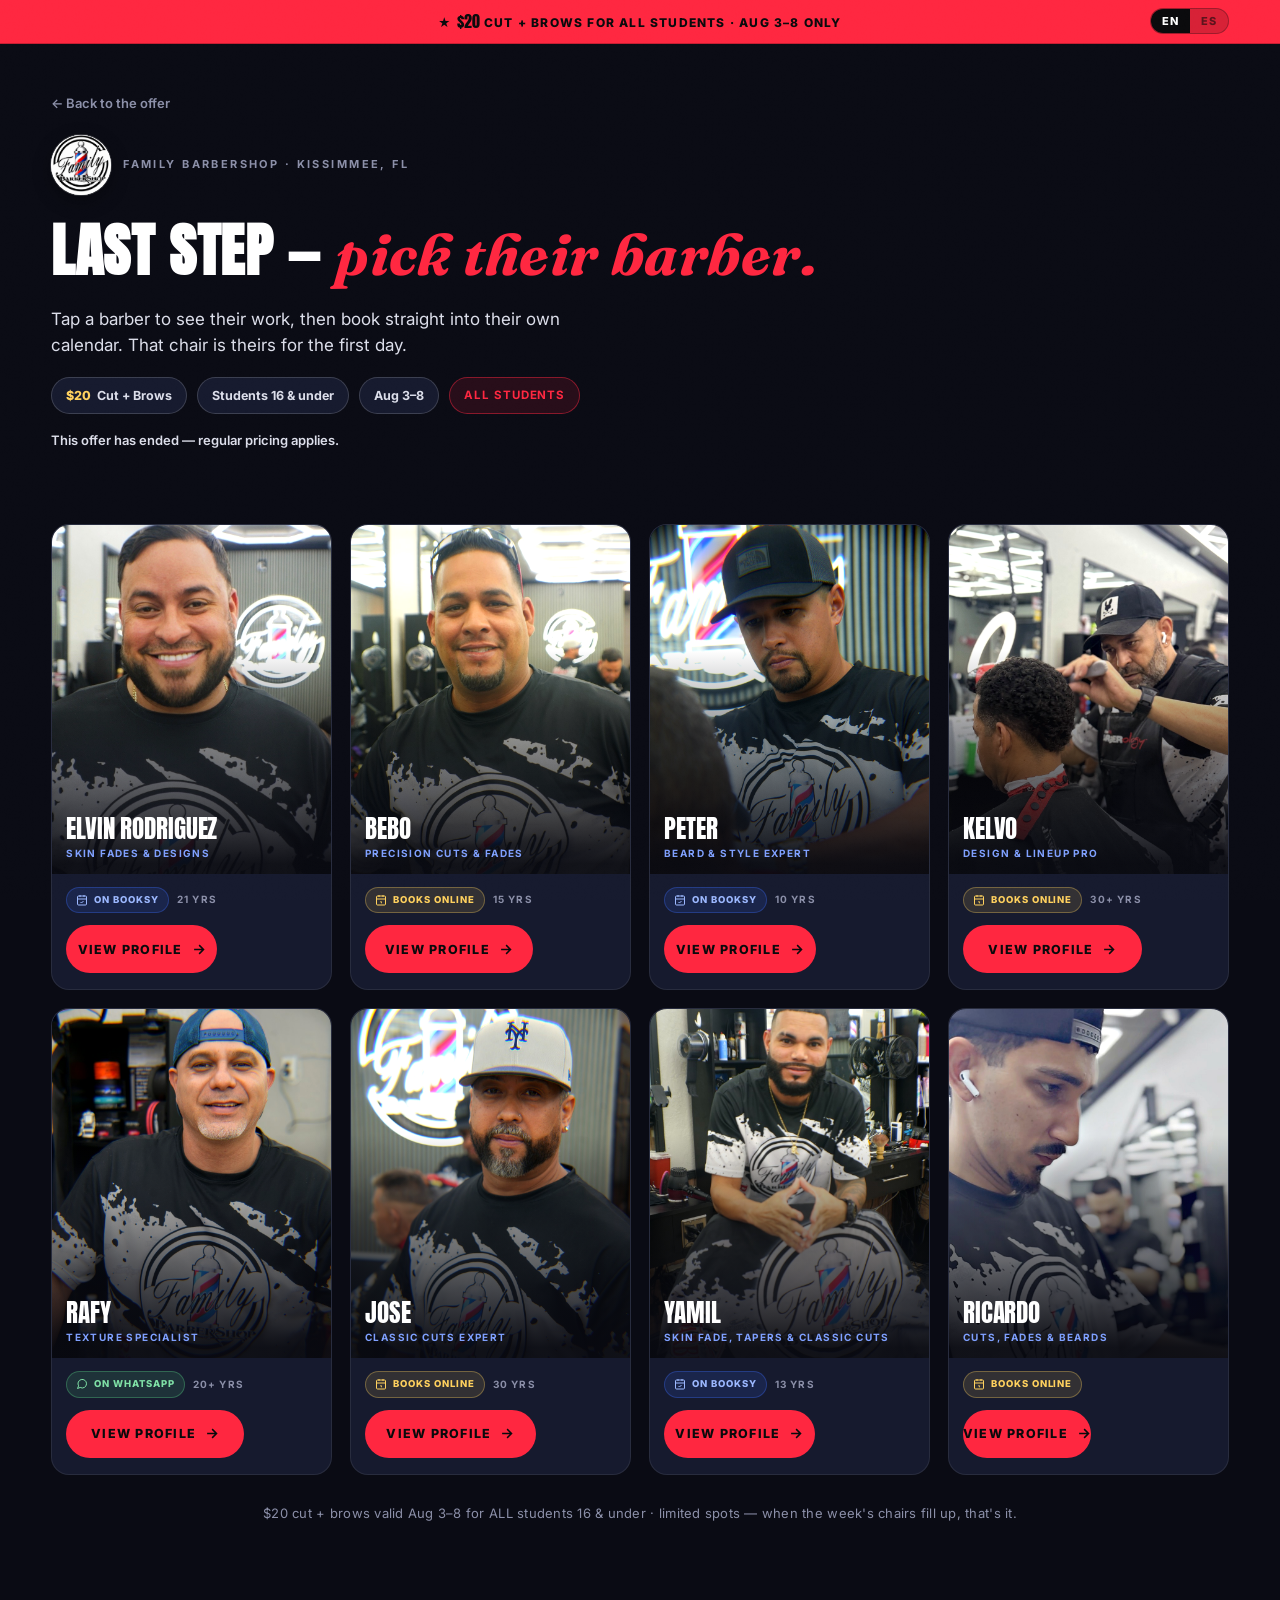
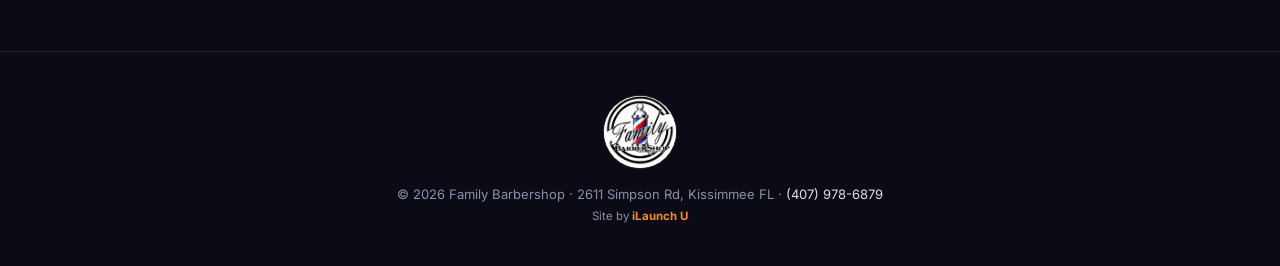
==== commit e7870899: "copy(bts): offer is for ALL students, not new clients only David: the Aug 3-8 back-to-school special" ====
--- a/back-to-school-book.html
+++ b/back-to-school-book.html
@@ -39,7 +39,7 @@
 <!-- ATTENTION BAR -->
 <div class="lp-bar">
   <div class="lp-bar-inner">
-    <span class="lp-bar-text" data-i18n="bar">★ <strong>$20</strong> cut + brows for students · Aug 3–8 only · new clients</span>
+    <span class="lp-bar-text" data-i18n="bar">★ <strong>$20</strong> cut + brows for ALL students · Aug 3–8 only</span>
     <div class="lp-lang" role="group" aria-label="Language">
       <button type="button" data-lang="en" class="is-on">EN</button>
       <button type="button" data-lang="es">ES</button>
@@ -61,7 +61,7 @@
       <span class="bts-recap-pill"><strong>$20</strong> <span data-i18n="recap.deal">Cut + Brows</span></span>
       <span class="bts-recap-pill" data-i18n="recap.who">Students 16 &amp; under</span>
       <span class="bts-recap-pill" data-i18n="recap.when">Aug 3–8</span>
-      <span class="bts-recap-pill bts-recap-hot" data-i18n="recap.new">New clients only</span>
+      <span class="bts-recap-pill bts-recap-hot" data-i18n="recap.new">All students</span>
     </div>
     <p class="bts-lp-count bts-book-count" data-bts-countdown aria-live="polite"></p>
   </div>
@@ -71,7 +71,7 @@
 <section class="lp-sec lp-barbers lp-anchor" id="barbers">
   <div class="container">
     <div class="lp-barbers-grid" id="lpBarbersGrid"></div>
-    <p class="lp-barbers-note" data-i18n="barbers.note">$20 cut + brows valid Aug 3–8 for students 16 &amp; under · new clients only · limited spots — when the week's chairs fill up, that's it.</p>
+    <p class="lp-barbers-note" data-i18n="barbers.note">$20 cut + brows valid Aug 3–8 for ALL students 16 &amp; under · limited spots — when the week's chairs fill up, that's it.</p>
   </div>
 </section>
 
@@ -123,6 +123,6 @@
 
 <script src="https://api.leadconnectorhq.com/js/form_embed.js" type="text/javascript"></script>
 <script src="barbers-data.js?v=13"></script>
-<script src="back-to-school-book.js?v=1"></script>
+<script src="back-to-school-book.js?v=2"></script>
 </body>
 </html>
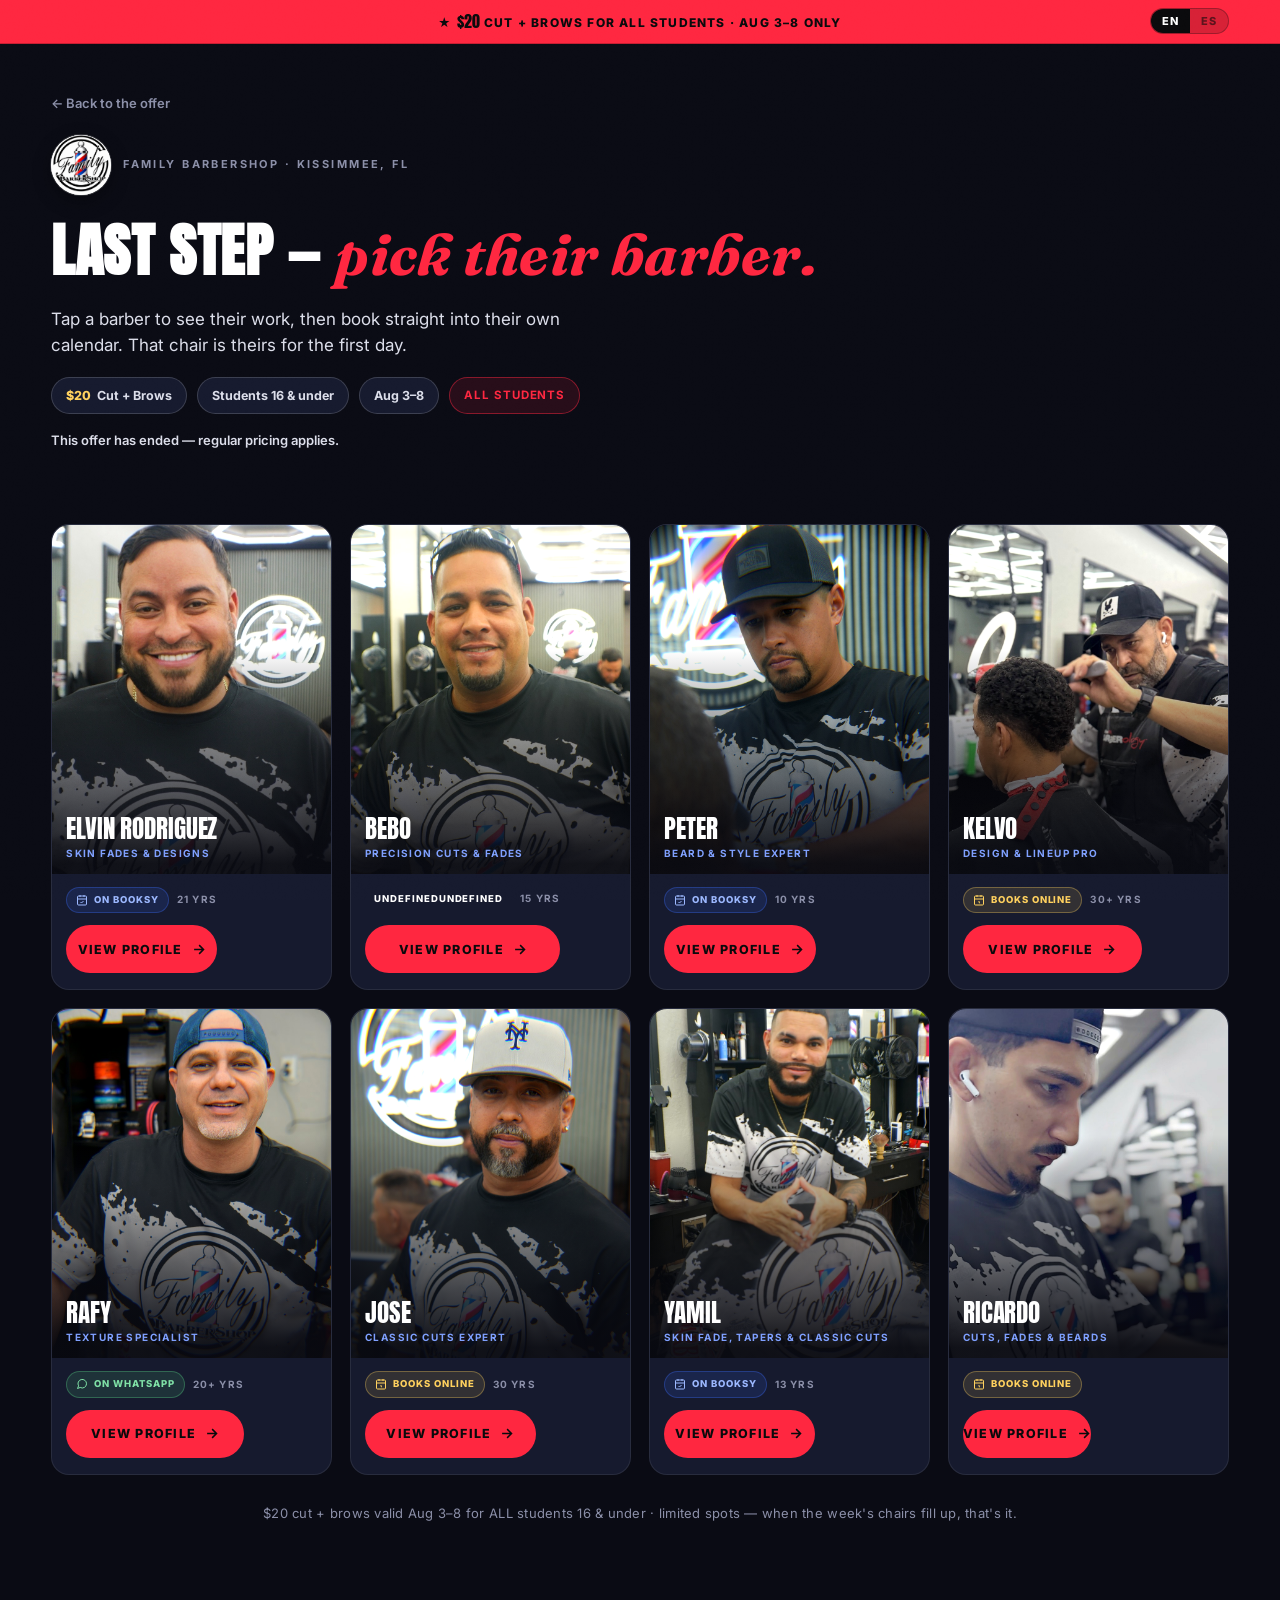
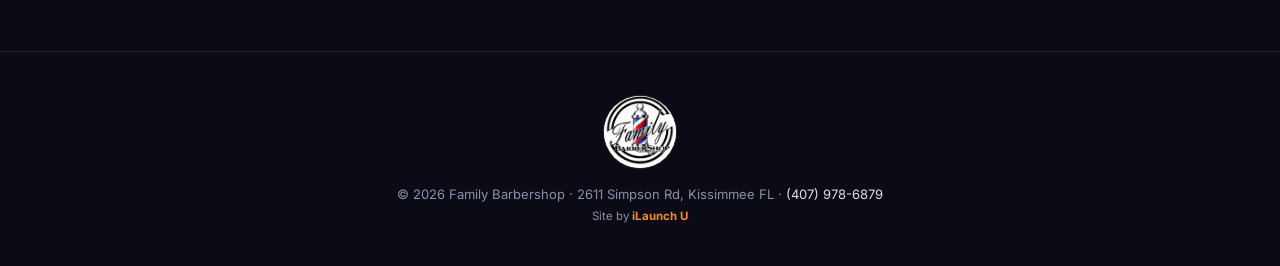
==== commit e5438334: "Bebo books via Square Appointments (homepage + offer LP + BTS book page) Co-Authored-By: Claude Fabl" ====
--- a/back-to-school-book.html
+++ b/back-to-school-book.html
@@ -122,7 +122,7 @@
 </div>
 
 <script src="https://api.leadconnectorhq.com/js/form_embed.js" type="text/javascript"></script>
-<script src="barbers-data.js?v=13"></script>
-<script src="back-to-school-book.js?v=2"></script>
+<script src="barbers-data.js?v=14"></script>
+<script src="back-to-school-book.js?v=3"></script>
 </body>
 </html>
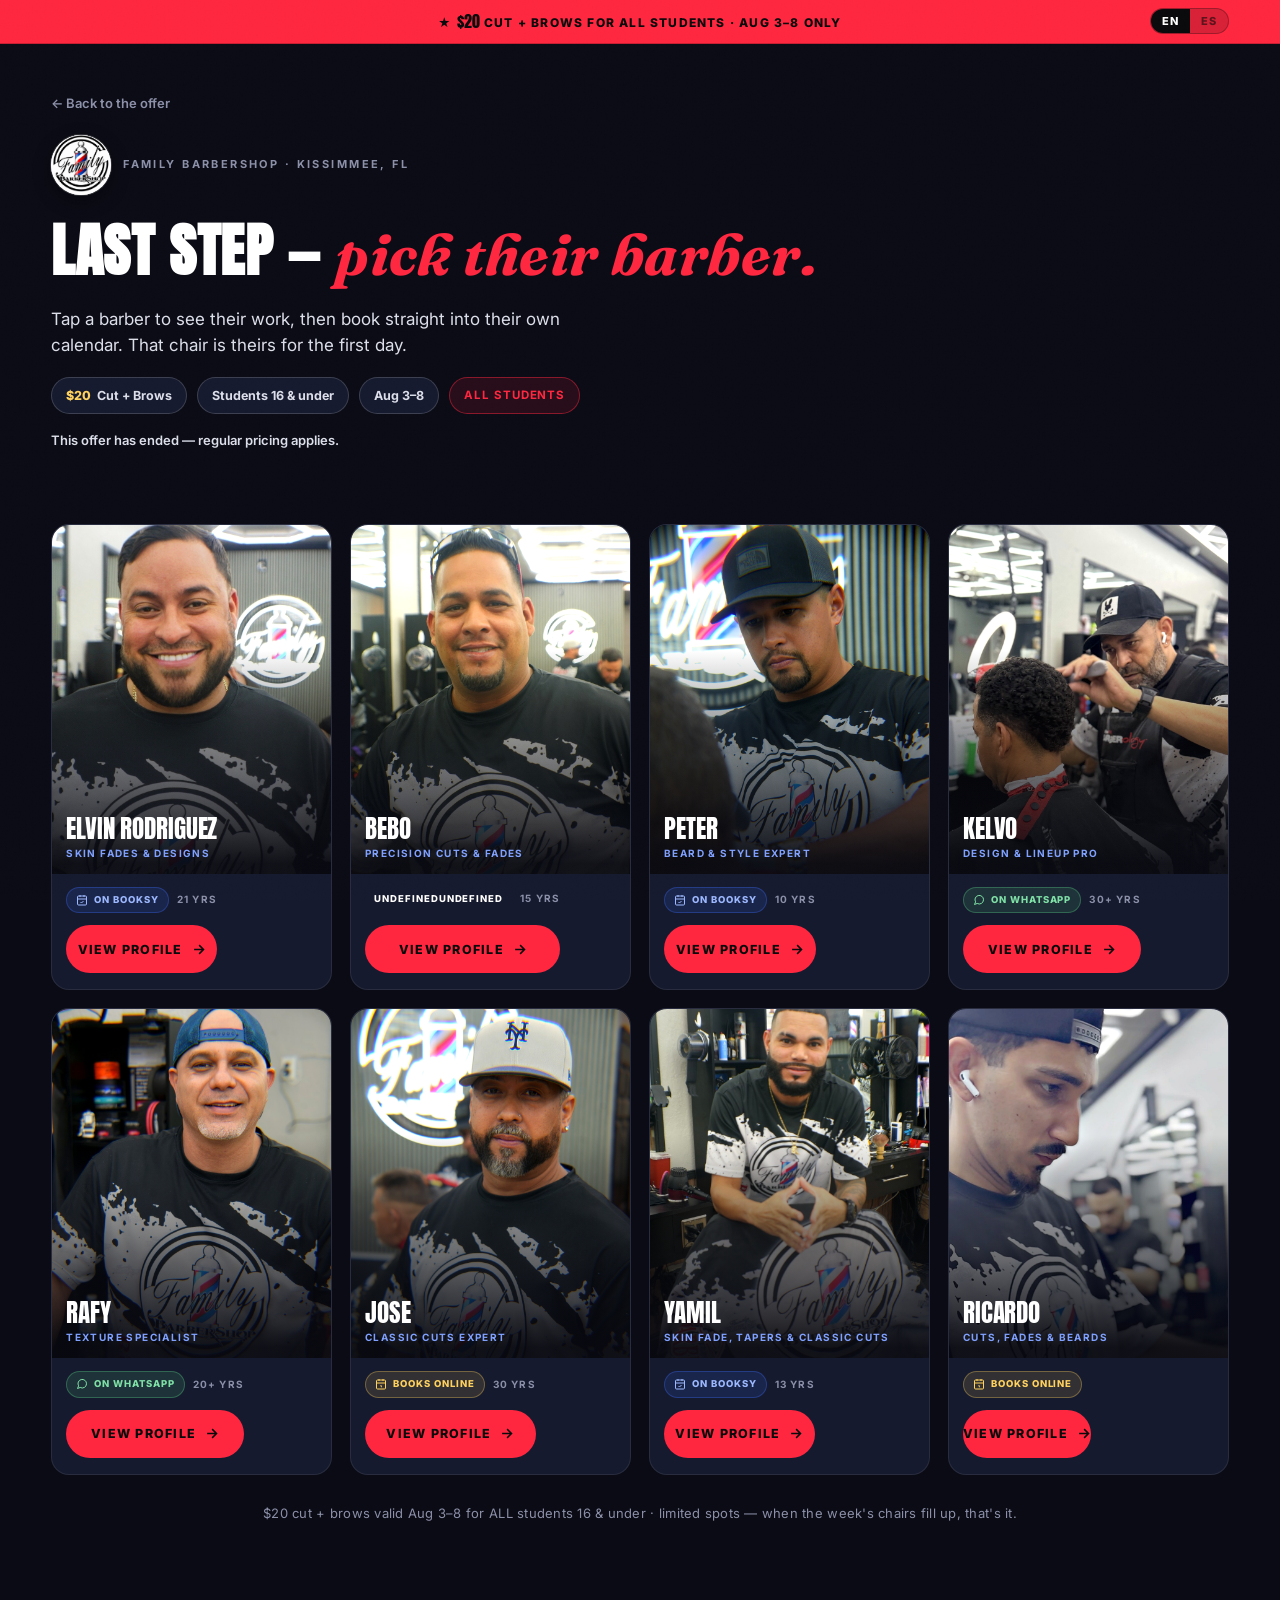
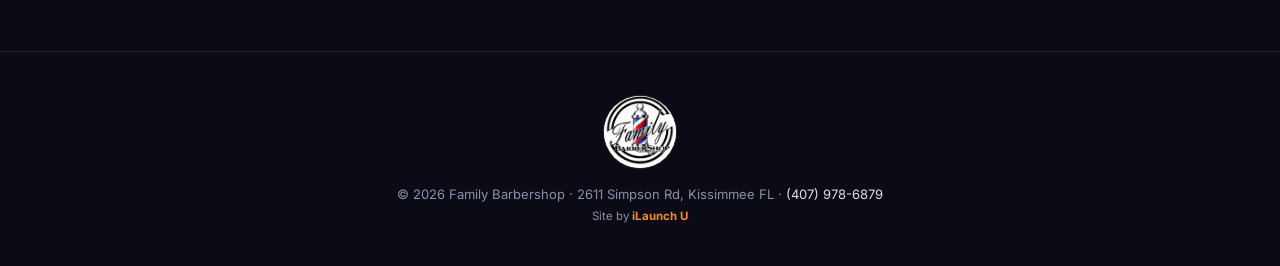
==== commit 8196a617: "Kelvo books via WhatsApp (321-217-1567) instead of GHL calendar Co-Authored-By: Claude Fable 5 <nore" ====
--- a/back-to-school-book.html
+++ b/back-to-school-book.html
@@ -122,7 +122,7 @@
 </div>
 
 <script src="https://api.leadconnectorhq.com/js/form_embed.js" type="text/javascript"></script>
-<script src="barbers-data.js?v=14"></script>
+<script src="barbers-data.js?v=15"></script>
 <script src="back-to-school-book.js?v=3"></script>
 </body>
 </html>
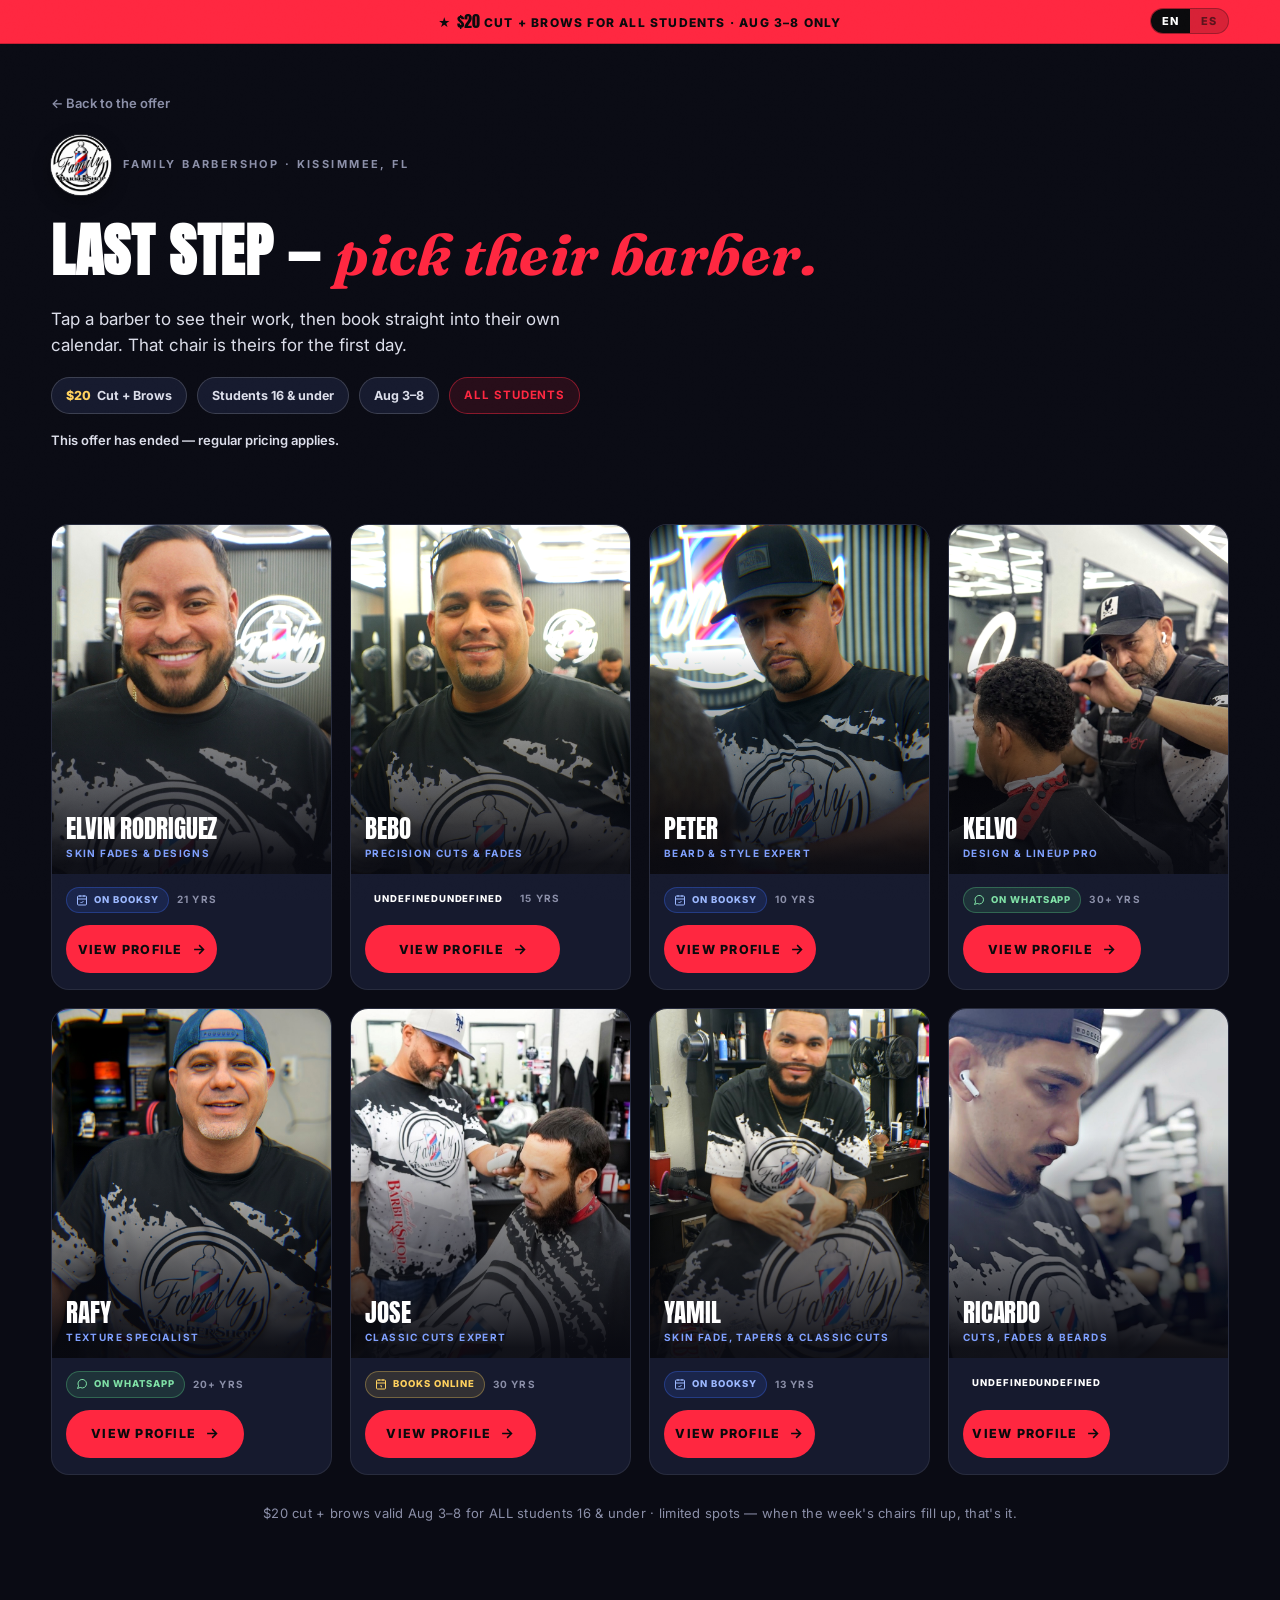
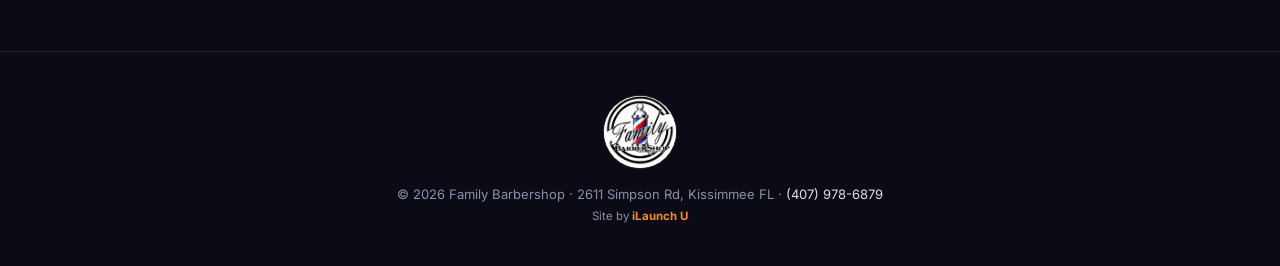
==== commit 111839e6: "Ricardo books via Square Appointments; sync Jose real work photos (already live) Co-Authored-By: Cla" ====
--- a/back-to-school-book.html
+++ b/back-to-school-book.html
@@ -122,7 +122,7 @@
 </div>
 
 <script src="https://api.leadconnectorhq.com/js/form_embed.js" type="text/javascript"></script>
-<script src="barbers-data.js?v=15"></script>
+<script src="barbers-data.js?v=17"></script>
 <script src="back-to-school-book.js?v=3"></script>
 </body>
 </html>
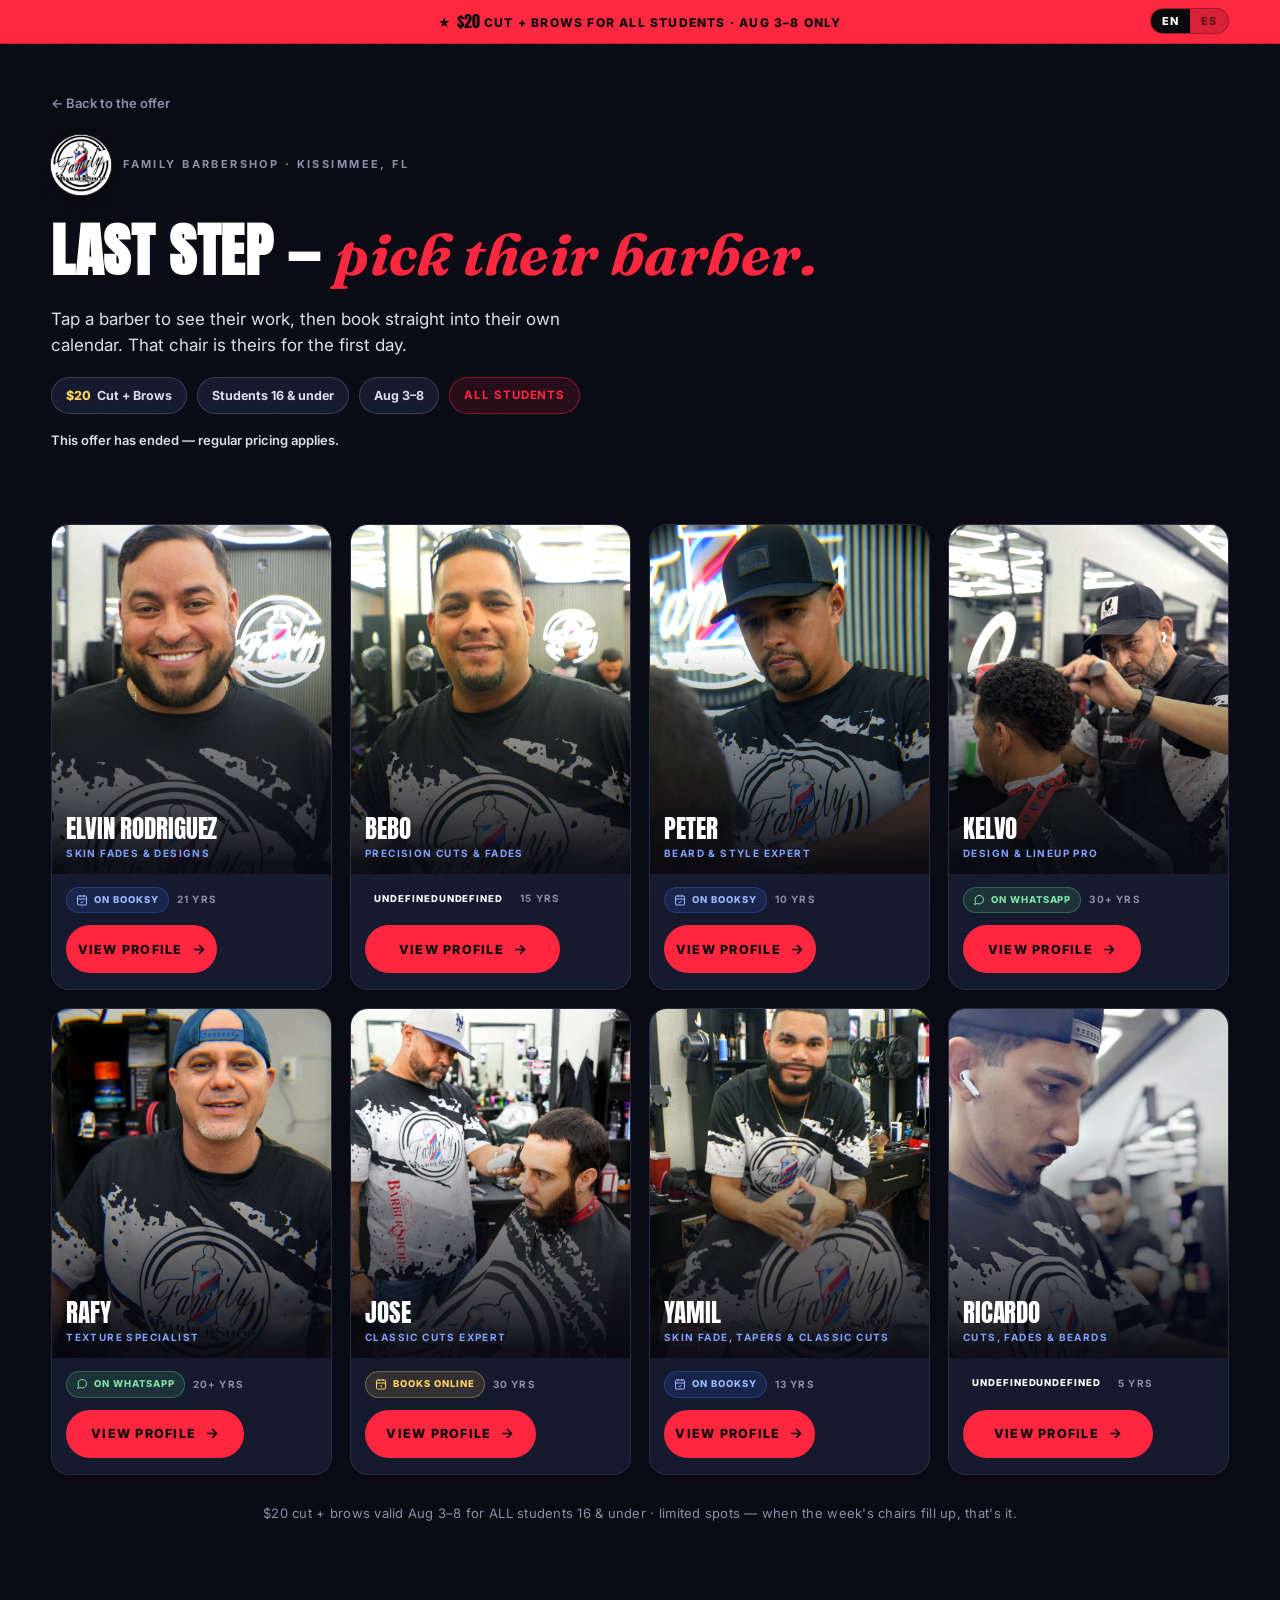
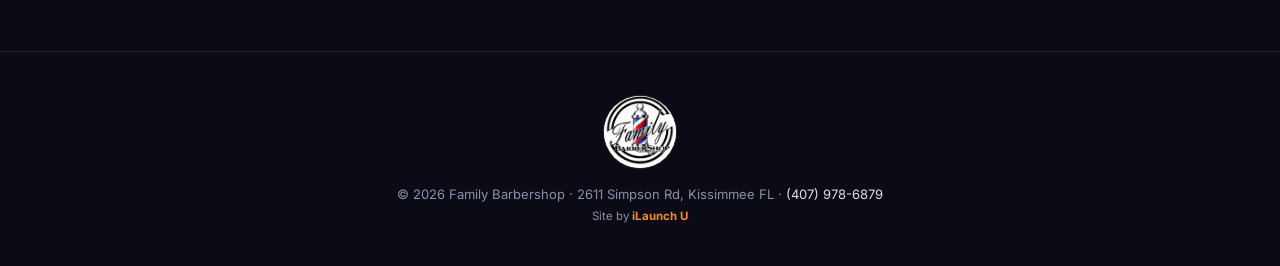
==== commit 4f5fca76: "Ricardo: 5 years experience (cutting since 2021) Co-Authored-By: Claude Fable 5 <noreply@anthropic.c" ====
--- a/back-to-school-book.html
+++ b/back-to-school-book.html
@@ -122,7 +122,7 @@
 </div>
 
 <script src="https://api.leadconnectorhq.com/js/form_embed.js" type="text/javascript"></script>
-<script src="barbers-data.js?v=17"></script>
+<script src="barbers-data.js?v=18"></script>
 <script src="back-to-school-book.js?v=3"></script>
 </body>
 </html>
